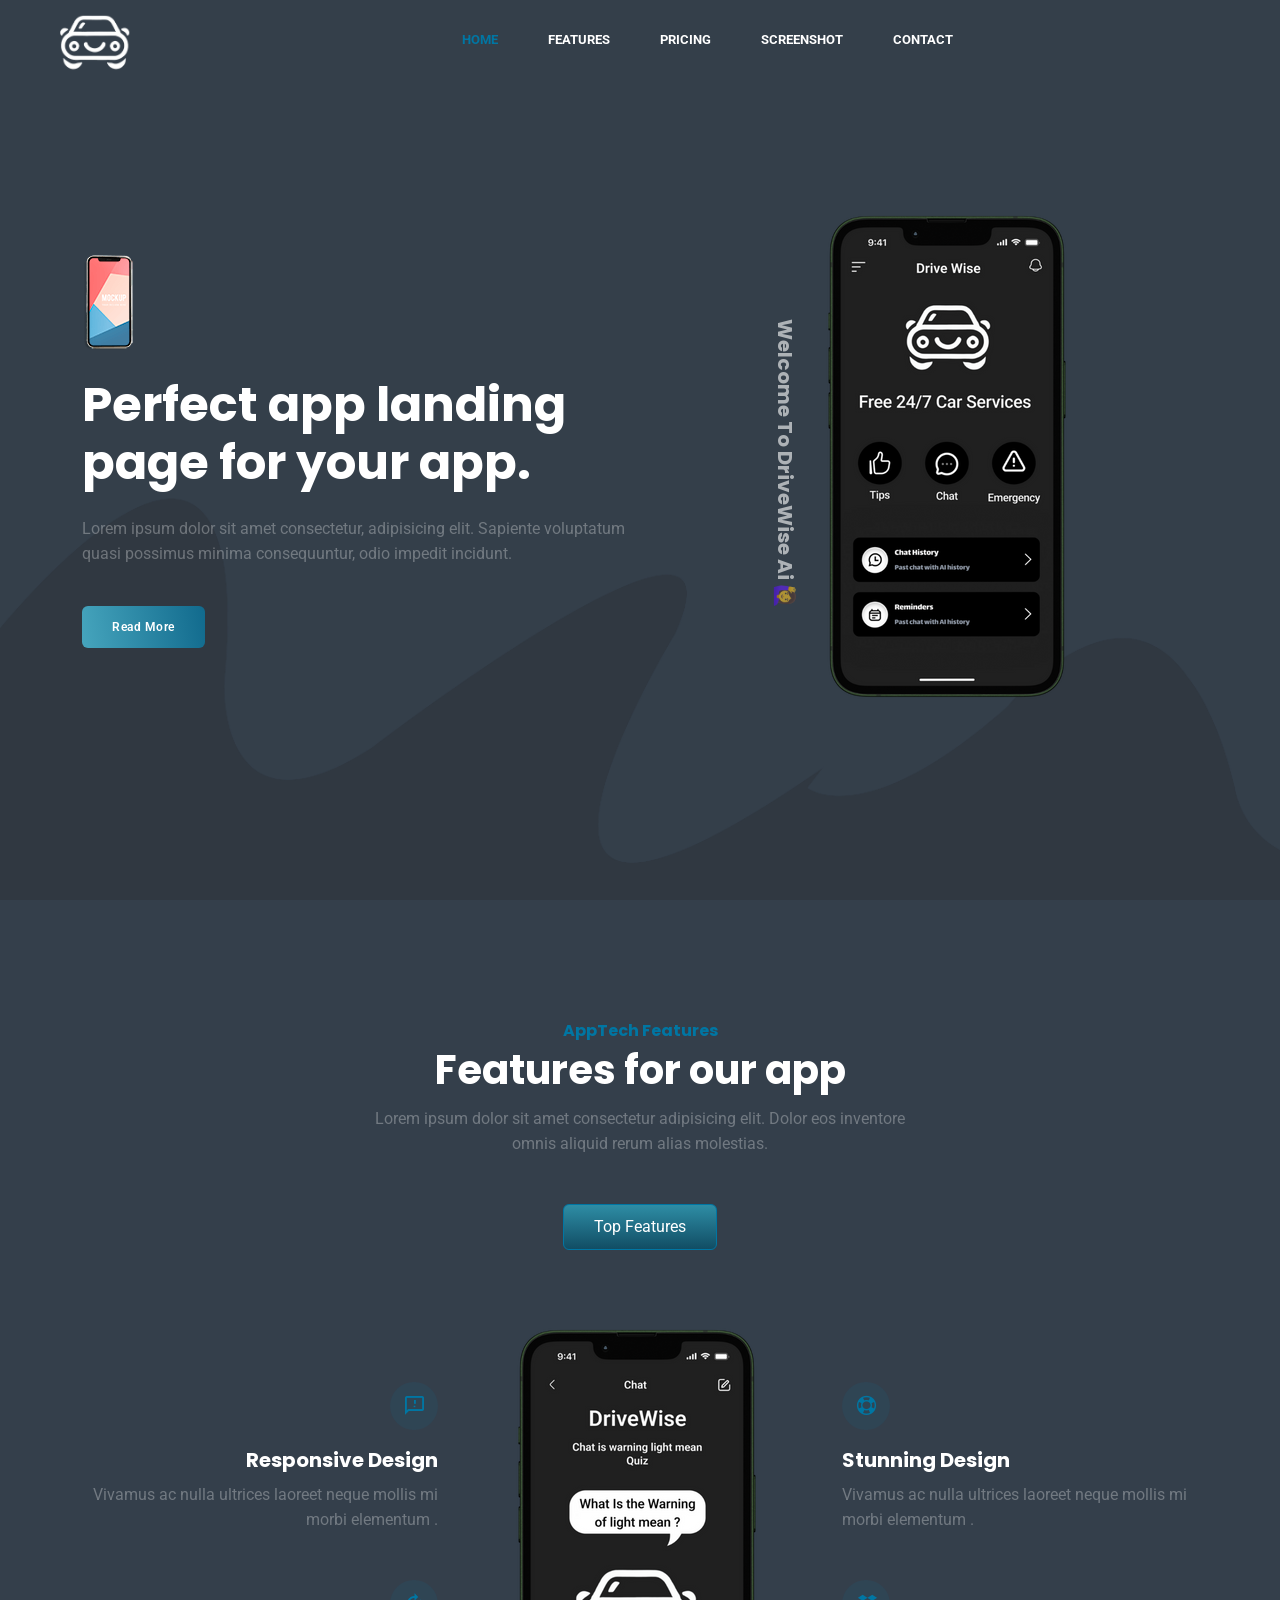
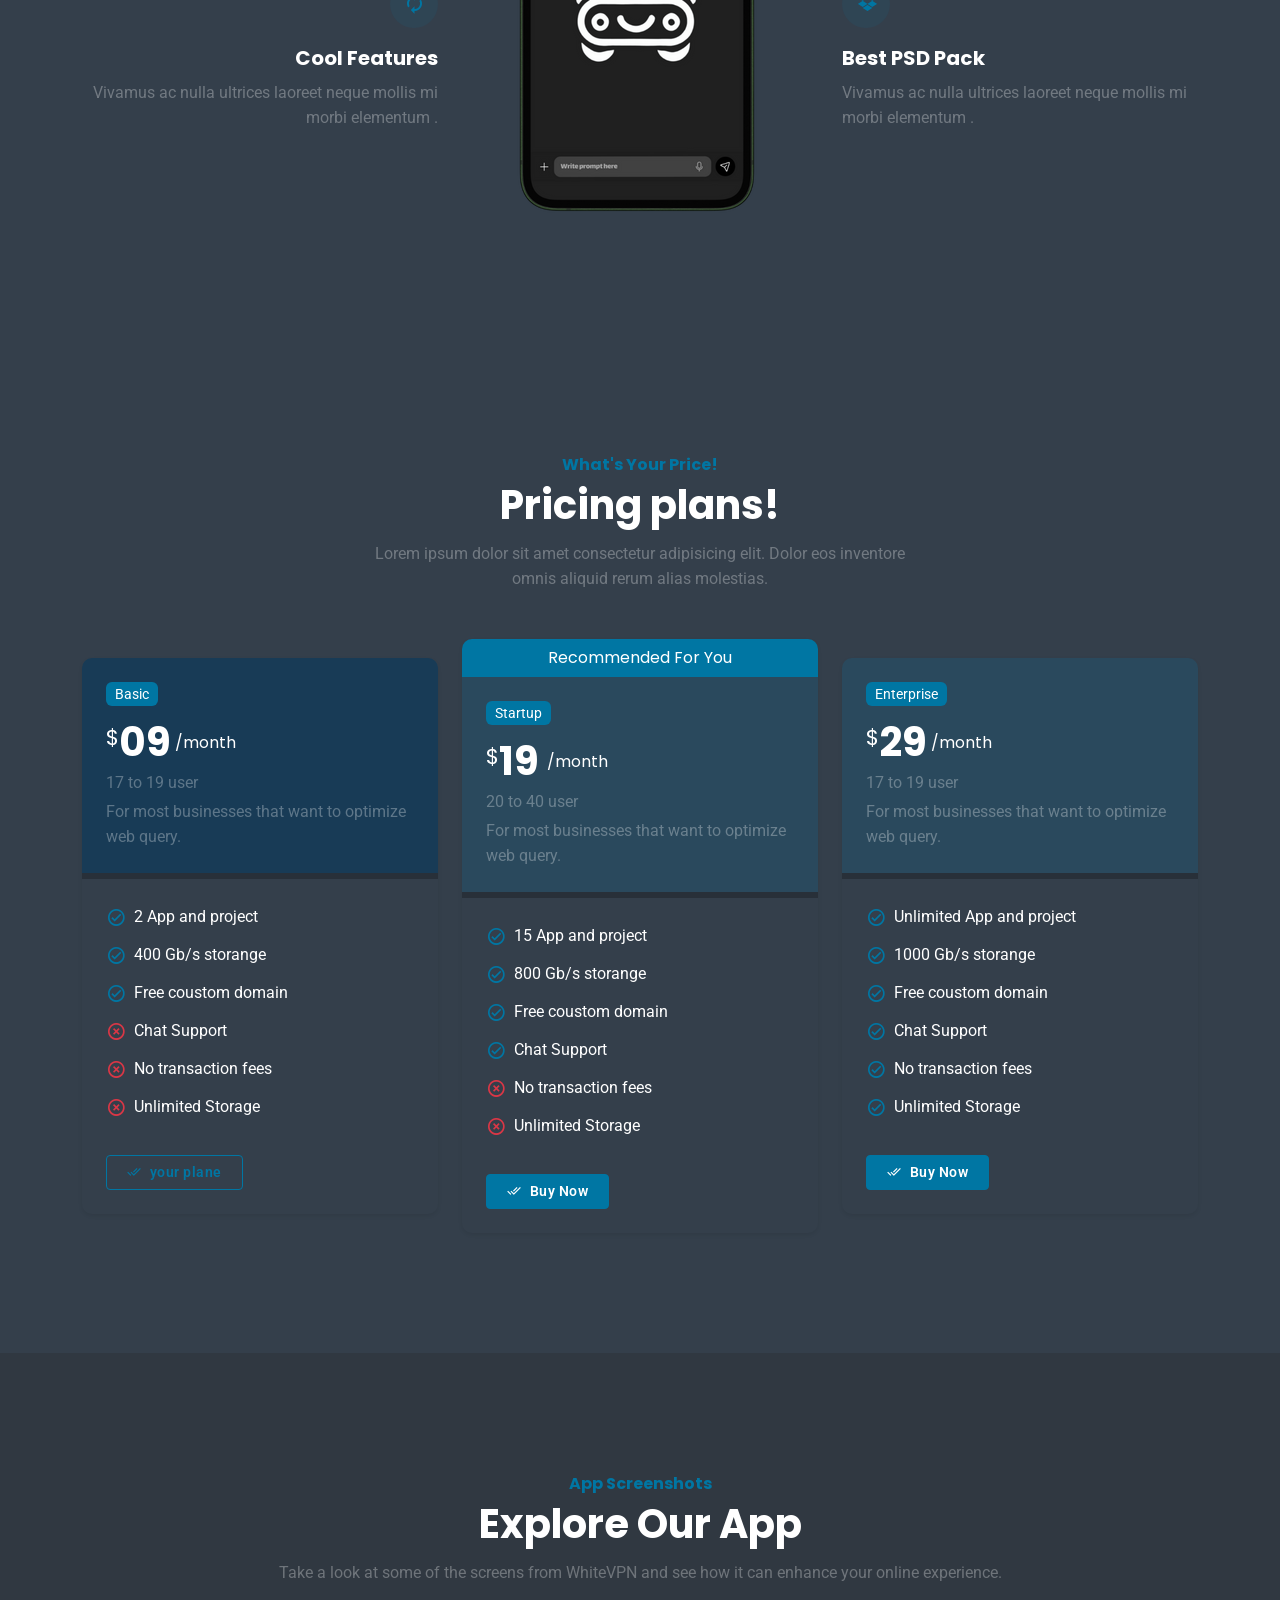
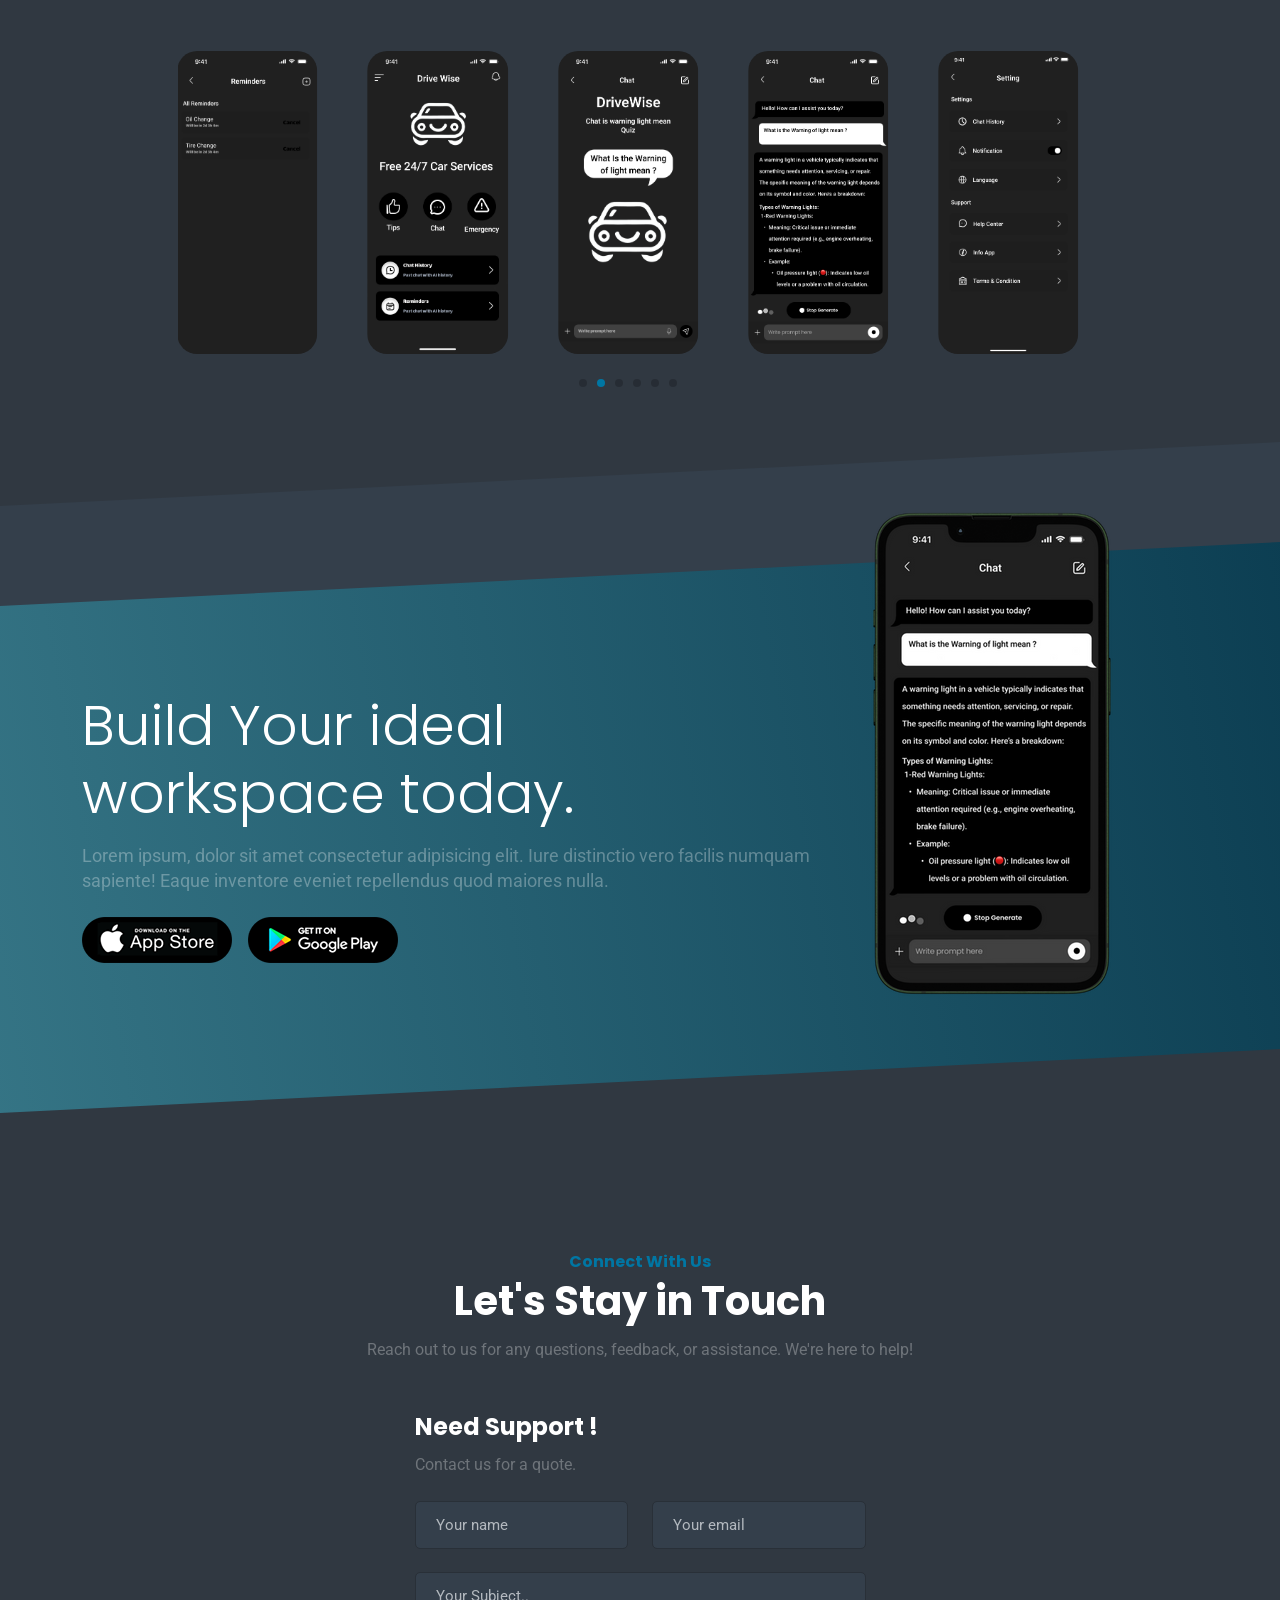
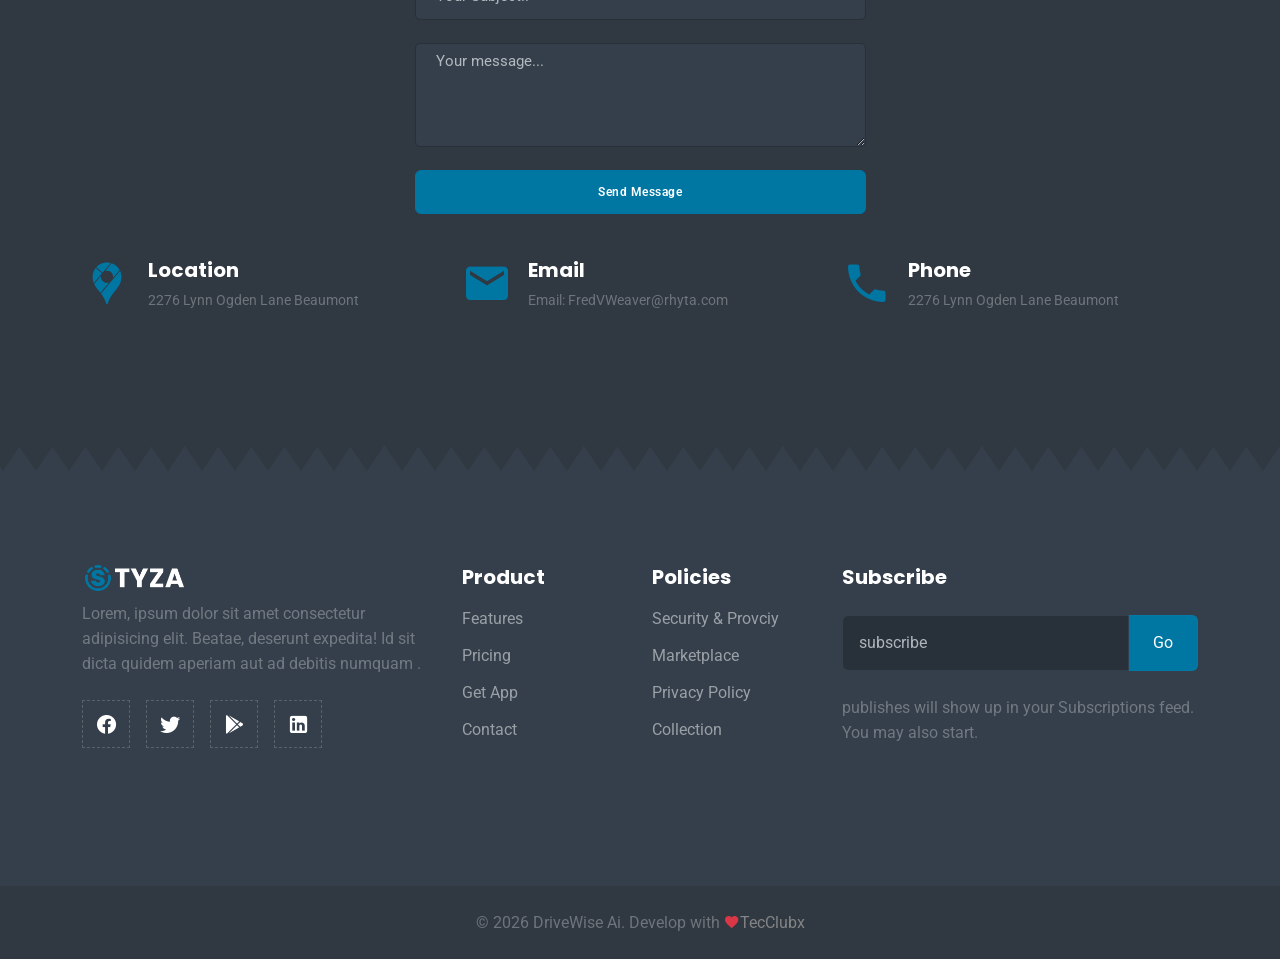
==== Styza_HTML_v1.2.0/HTML/index.html @ 3b651dec "done" ====
<!DOCTYPE html>
<html lang="en">

<head>
    <meta charset="utf-8" />
    <title>DriveWise Ai</title>
    <meta name="viewport" content="width=device-width, initial-scale=1.0">
    <meta name="description" content=" " />
    <meta name="keywords" content="" />
    <meta content="Themesdesign" name="author" />

    <link rel="shortcut icon" href="images/Favicon.png">

    <!-- Bootstrap css -->
    <link rel="stylesheet" href="css/bootstrap.min.css" type="text/css" id="bootstrap-style" />

    <!-- Material Icon Css -->
    <link rel="stylesheet" href="css/materialdesignicons.min.css" type="text/css" />

    <!-- Unicon Css -->
    <link rel="stylesheet" href="https://unicons.iconscout.com/release/v4.0.0/css/line.css" />

    <!-- Swiper Css -->
    <link rel="stylesheet" href="css/tiny-slider.css" type="text/css" />
    <link rel="stylesheet" href="css/swiper.min.css" type="text/css" />

    <!-- Custom Css -->
    <link rel="stylesheet" href="css/style.min.css" type="text/css" />

    <!-- colors -->
    <link href="css/colors/default.css" rel="stylesheet" type="text/css" id="color-opt" />

</head>

<body data-bs-spy="scroll" data-bs-target="#navbarCollapse" data-bs-theme="dark">
    <!-- START  NAVBAR -->
    <nav class="navbar navbar-expand-lg fixed-top navbar-custom sticky sticky-light" id="navbar">
        <div class="container-fluid">

            <!-- LOGO -->
            <a class="navbar-brand logo text-uppercase ms-5" href="">
                <img src="images/DriveWise.png" class="logo-light" alt="" height="70">

            </a>

            <button class="navbar-toggler" type="button" data-bs-toggle="collapse" data-bs-target="#navbarCollapse"
                aria-controls="navbarCollapse" aria-expanded="false" aria-label="Toggle navigation">
                <span class="mdi mdi-menu"></span>
            </button>

            <div class="collapse navbar-collapse" id="navbarCollapse">
                <ul class="navbar-nav ms-auto" id="navbar-navlist">
                    <li class="nav-item">
                        <a class="nav-link" href="#home">Home</a>
                    </li>

                    <li class="nav-item">
                        <a class="nav-link" href="#features">Features</a>
                    </li>
                    <li class="nav-item">
                        <a class="nav-link" href="#pricing">Pricing</a>
                    </li>
                    <li class="nav-item">
                        <a class="nav-link" href="#app">ScreenShot</a>
                    </li>
                    <li class="nav-item">
                        <a class="nav-link" href="#contact">Contact</a>
                    </li>

                </ul>
                <div class="ms-auto">
                </div>
            </div>
        </div>
    </nav>
    <!-- END NAVBAR -->



    <!-- home section -->
    <section class="home bg-light" id="home">
        <!-- start container -->
        <div class="container">
            <!-- start row -->
            <div class="row align-items-center">
                <div class="col-lg-6">
                    <img src="images/baby-phone.png" alt="" class="img-fluid mb-4 smallphone-image">
                    <h1 class="display-5 fw-bold">Perfect app landing page for your app.</h1>
                    <p class="mt-4 text-muted">Lorem ipsum dolor sit amet consectetur, adipisicing elit. Sapiente
                        voluptatum quasi possimus minima consequuntur, odio impedit incidunt.</p>
                    <button class="btn bg-gradiant mt-4">Read More</button>
                </div>



                <div class="col-lg-5 offset-md-1 ">
                    <img src="images/Mock-1.png" alt="" class="img-fluid" style="margin-left: 50px;">
                    <div class="up-botton-text d-flex align-items-center d-none d-md-block">
                        <h5>Welcome To DriveWise Ai 🙋‍♀️</h5>
                    </div>
                </div>
            </div>
            <!-- end row -->
        </div>
        <!-- end container -->

        <div class="background-line"></div>
    </section>
    <!-- end home section -->



    <!-- service section -->
    <!-- <section class="section service bg-light" id="service">
        <div class="container">
            <div class="row justify-content-center">
                <div class="col-lg-6">
                    <div class="title text-center mb-5">
                        <h6 class="mb-0 fw-bold text-primary">What We Do?</h6>
                        <h2 class="f-40">How can help you!</h2>
                        <div class="border-phone">
                            <p class="text-muted">Lorem ipsum dolor sit amet consectetur adipisicing elit. Dolor eos
                                inventore omnis aliquid rerum alias molestias.</p>

                        </div>
                    </div>
                </div>
            </div>

            <div class="row justify-content-between">
                <div class="col-lg-4">
                    <div class="service-box text-center">
                        <div class="service-icon p-4"
                            style="background-image: url(./images/service/bomb.png); background-repeat: no-repeat; background-position: center;">
                            <i class="mdi mdi-security text-gradiant f-30"></i>
                        </div>

                        <div class="service-content mt-4">
                            <a href="">
                                <h5 class="fw-bold">Fully Secured</h5>
                            </a>
                            <p class="text-muted">Lorem ipsum dolor sit amet, adipiscing elit. Phasellus hendrerit.
                                Pellentesque aliquet nibh nec urna.</p>
                        </div>
                    </div>
                </div>

                <div class="col-lg-4 pt-4 pt-lg-0">
                    <div class="service-box text-center shadow">
                        <div class="service-icon p-4"
                            style="background-image: url(./images/service/bomb.png); background-repeat: no-repeat; background-position: center;">
                            <i class="mdi mdi-lightbulb-on text-gradiant f-30"></i>
                        </div>

                        <div class="service-content mt-4">
                            <a href="">
                                <h5 class="fw-bold">Creative Idea</h5>
                            </a>
                            <p class="text-muted">Lorem ipsum dolor sit amet, adipiscing elit. Phasellus hendrerit.
                                Pellentesque aliquet nibh nec urna.</p>
                        </div>
                    </div>
                </div>

                <div class="col-lg-4 pt-4 pt-lg-0">
                    <div class="service-box text-center">
                        <div class="service-icon p-4"
                            style="background-image: url(./images/service/bomb.png); background-repeat: no-repeat; background-position: center;">
                            <i class="mdi mdi-google-nearby text-gradiant f-30"></i>
                        </div>

                        <div class="service-content mt-4">
                            <a href="">
                                <h5 class="fw-bold">Deasign & Brading</h5>
                            </a>
                            <p class="text-muted">Lorem ipsum dolor sit amet, adipiscing elit. Phasellus hendrerit.
                                Pellentesque aliquet nibh nec urna.</p>
                        </div>
                    </div>
                </div>
            </div>
        </div>
    </section> -->
    <!-- end section -->


    <!-- start features -->
    <div class="section features" id="features">
        <!-- start container -->
        <div class="container">
            <div class="row justify-content-center">
                <div class="col-lg-6">
                    <div class="title text-center mb-5">
                        <h6 class="mb-0 fw-bold text-primary">AppTech Features</h6>
                        <h2 class="f-40">Features for our app </h2>
                        <p class="text-muted">Lorem ipsum dolor sit amet consectetur adipisicing elit. Dolor eos
                            inventore omnis aliquid rerum alias molestias.</p>
                    </div>
                </div>
            </div>

            <div class="row justify-content-center">


                <div class="col-lg-12">
                    <ul class="nav nav-pills justify-content-center" id="pills-tab" role="tablist">
                        <li class="nav-item mb-3" role="presentation">
                            <button class="nav-link active" id="pills-home-tab" data-bs-toggle="pill"
                                data-bs-target="#pills-home" type="button" role="tab" aria-controls="pills-home"
                                aria-selected="true">Top Features</button>
                        </li>
                    </ul>
                    <div class="tab-content mt-5" id="pills-tabContent">
                        <div class="tab-pane fade show active" id="pills-home" role="tabpanel"
                            aria-labelledby="pills-home-tab">
                            <div class="row align-items-center">
                                <div class="col-lg-4 order-2 order-lg-first">
                                    <div class="features-item text-start text-lg-end">
                                        <div class="icon avatar-sm text-center ms-lg-auto rounded-circle">
                                            <i class="mdi mdi-message-alert-outline f-24"></i>
                                        </div>
                                        <div class="content mt-3">
                                            <h5>Responsive Design</h5>
                                            <p>Vivamus ac nulla ultrices laoreet neque mollis mi morbi elementum .</p>
                                        </div>
                                    </div>

                                    <div class="features-item text-start text-lg-end mt-5">
                                        <div class="icon avatar-sm text-center ms-lg-auto rounded-circle">
                                            <i class="mdi mdi-autorenew f-24"></i>
                                        </div>
                                        <div class="content mt-3">
                                            <h5>Cool Features</h5>
                                            <p>Vivamus ac nulla ultrices laoreet neque mollis mi morbi elementum .</p>
                                        </div>
                                    </div>

                                </div>
                                <div class="col-lg-4">
                                    <img src="images/Mock-2.png" alt="" class="img-fluid" style="margin-left: 25px;">
                                </div>
                                <div class="col-lg-4 order-last">
                                    <div class="features-item">
                                        <div class="icon avatar-sm text-center rounded-circle">
                                            <i class="mdi mdi-lifebuoy f-24"></i>
                                        </div>
                                        <div class="content mt-3">
                                            <h5>Stunning Design</h5>
                                            <p>Vivamus ac nulla ultrices laoreet neque mollis mi morbi elementum .</p>
                                        </div>
                                    </div>

                                    <div class="features-item mt-5">
                                        <div class="icon avatar-sm text-center rounded-circle">
                                            <i class="mdi mdi-dropbox f-24"></i>
                                        </div>
                                        <div class="content mt-3">
                                            <h5>Best PSD Pack</h5>
                                            <p>Vivamus ac nulla ultrices laoreet neque mollis mi morbi elementum .</p>
                                        </div>
                                    </div>


                                </div>
                            </div>
                        </div>
                        <div class="tab-pane fade" id="pills-profile" role="tabpanel"
                            aria-labelledby="pills-profile-tab">

                            <div class="row align-items-center">
                                <div class="col-lg-6">
                                    <img src="images/features/phone2.png" alt="" class="img-fluid">
                                </div>

                                <div class="col-lg-6">
                                    <h2 class="mb-4">Smart Features</h2>

                                    <div class="row">
                                        <div class="col-lg-6">
                                            <div class="features-box mt-4">
                                                <div class="d-flex">
                                                    <div class="icon">
                                                        <i class="mdi mdi-check-circle f-20 me-2"></i>
                                                    </div>
                                                    <div class="heading">
                                                        <h6 class="mt-1">Fast Messaging</h6>
                                                        <p class="text-muted">Soluta velit sint, esse quis tempora
                                                            impedit corrupti in recusandae tenetur dignissimos
                                                            voluptates..</p>
                                                    </div>
                                                </div>
                                            </div>
                                            <div class="features-box mt-4">
                                                <div class="d-flex">
                                                    <div class="icon">
                                                        <i class="mdi mdi-check-circle f-20 me-2"></i>
                                                    </div>
                                                    <div class="heading">
                                                        <h6 class="mt-1">User Freindly</h6>
                                                        <p class="text-muted">Amet repudiandae illo quasi enim iusto
                                                            corporis ratione? Laudantium reprehenderit sint provident.
                                                        </p>
                                                    </div>
                                                </div>
                                            </div>
                                        </div>
                                        <div class="col-lg-6">
                                            <div class="features-box mt-4">
                                                <div class="d-flex">
                                                    <div class="icon">
                                                        <i class="mdi mdi-check-circle f-20 me-2"></i>
                                                    </div>
                                                    <div class="heading">
                                                        <h6 class="mt-1">Minimal Interface</h6>
                                                        <p class="text-muted">Repellat ad in autem, odio quos ex eum
                                                            recusandae cupiditate assumenda nihil incidunt dolorem qui
                                                            soluta.</p>
                                                    </div>
                                                </div>
                                            </div>
                                            <div class="features-box mt-4">
                                                <div class="d-flex">
                                                    <div class="icon">
                                                        <i class="mdi mdi-check-circle f-20 me-2"></i>
                                                    </div>
                                                    <div class="heading">
                                                        <h6 class="mt-1">Notification</h6>
                                                        <p class="text-muted">Ipsam nisi quam velit maxime corrupti ut
                                                            quos, ad eum laudantium voluptatibus, facilis numquam
                                                            repellendus.</p>
                                                    </div>
                                                </div>
                                            </div>
                                        </div>
                                    </div>
                                </div>
                            </div>
                        </div>

                    </div>
                </div>
            </div>
        </div>
        <!-- end container -->
    </div>
    <!-- end features -->


    <!-- pricing section -->
    <section class="section pricing" id="pricing">
        <div class="container">
            <div class="row justify-content-center">
                <div class="col-lg-6">
                    <div class="title text-center mb-5">
                        <h6 class="mb-0 fw-bold text-primary">What's Your Price!</h6>
                        <h2 class="f-40">Pricing plans!</h2>
                        <p class="text-muted">Lorem ipsum dolor sit amet consectetur adipisicing elit. Dolor eos
                            inventore omnis aliquid rerum alias molestias.</p>

                    </div>
                </div>
            </div>

            <div class="row align-items-center">
                <div class="col-lg-4">
                    <div class="price-item shadow-sm overflow-hidden">
                        <div class="price-up-box active p-4">
                            <div class="badge bg-primary fw-normal f-14">Basic</div>
                            <div class="price-tag mt-2">
                                <h2 class="text-white mb-0 f-40"><sup class="f-22 fw-normal">$</sup>09<sup
                                        class="f-16 fw-normal"> /month</sup></h2>
                            </div>
                            <p class="text-white-50 mb-1">17 to 19 user</p>
                            <p class="text-white-50 mb-0">For most businesses that want to optimize web query.</p>
                        </div>
                        <div class="border border-3"></div>

                        <div class="price-down-box p-4">
                            <ul class="list-unstyled ">
                                <li><i class="mdi mdi-check-circle-outline f-20 align-middle me-2 text-primary"></i>2
                                    App and
                                    project</li>
                                <li class="mt-2"><i
                                        class="mdi mdi-check-circle-outline f-20 align-middle me-2 text-primary"></i>400
                                    Gb/s
                                    storange</li>
                                <li class="mt-2"><i
                                        class="mdi mdi-check-circle-outline f-20 align-middle me-2 text-primary"></i>Free
                                    coustom domain
                                </li>
                                <li class="mt-2"><i
                                        class="mdi mdi-close-circle-outline f-20 align-middle me-2 text-danger"></i>Chat
                                    Support
                                </li>
                                <li class="mt-2"><i
                                        class="mdi mdi-close-circle-outline f-20 align-middle me-2 text-danger"></i>No
                                    transaction fees
                                </li>
                                <li class="mt-2"><i
                                        class="mdi mdi-close-circle-outline f-20 align-middle me-2 text-danger"></i>Unlimited
                                    Storage
                                </li>

                            </ul>
                            <a href="" class="btn btn-sm text-primary mt-3"><i class="mdi mdi-check-all me-2"></i>your
                                plane</a>
                        </div>
                    </div>
                </div>
                <div class="col-lg-4 ">
                    <div class="price-item shadow-sm overflow-hidden mt-4 mt-lg-0">
                        <div class="topbar-header bg-primary py-2 text-center">
                            <h6 class="mb-0 text-white fw-normal">Recommended For You</h6>
                        </div>
                        <div class="price-up-box p-4">
                            <div class="badge bg-primary fw-normal f-14">Startup</div>
                            <div class="price-tag mt-2">
                                <h2 class="text-dark mb-0 f-40"><sup class="f-22 fw-normal">$</sup>19
                                    <sup class="f-16 fw-normal"> /month</sup>
                                </h2>
                            </div>
                            <p class="text-muted mb-1">20 to 40 user</p>
                            <p class="text-muted mb-0">For most businesses that want to optimize web query.</p>
                        </div>
                        <div class="border border-3"></div>

                        <div class="price-down-box p-4">
                            <ul class="list-unstyled ">
                                <li><i class="mdi mdi-check-circle-outline f-20 align-middle me-2 text-primary"></i>15
                                    App and
                                    project</li>
                                <li class="mt-2"><i
                                        class="mdi mdi-check-circle-outline f-20 align-middle me-2 text-primary"></i>800
                                    Gb/s
                                    storange</li>
                                <li class="mt-2"><i
                                        class="mdi mdi-check-circle-outline f-20 align-middle me-2 text-primary"></i>Free
                                    coustom domain
                                </li>
                                <li class="mt-2"><i
                                        class="mdi mdi-check-circle-outline f-20 align-middle me-2 text-primary"></i>Chat
                                    Support
                                </li>
                                <li class="mt-2"><i
                                        class="mdi mdi-close-circle-outline f-20 align-middle me-2 text-danger"></i>No
                                    transaction fees
                                </li>
                                <li class="mt-2"><i
                                        class="mdi  mdi-close-circle-outline f-20 align-middle me-2 text-danger"></i>Unlimited
                                    Storage
                                </li>
                            </ul>
                            <a href="" class="btn btn-sm btn-primary mt-3"><i class="mdi mdi-check-all me-2"></i>Buy
                                Now</a>
                        </div>
                    </div>
                </div>
                <div class="col-lg-4">
                    <div class="price-item shadow-sm overflow-hidden mt-4 mt-lg-0">
                        <div class="price-up-box p-4">
                            <div class="badge bg-primary fw-normal f-14">Enterprise</div>
                            <div class="price-tag mt-2">
                                <h2 class="text-dark mb-0 f-40"><sup class="f-22 fw-normal">$</sup>29<sup
                                        class="f-16 fw-normal"> /month</sup></h2>
                            </div>
                            <p class="text-muted mb-1">17 to 19 user</p>
                            <p class="text-muted mb-0">For most businesses that want to optimize web query.</p>
                        </div>
                        <div class="border border-3"></div>

                        <div class="price-down-box p-4">
                            <ul class="list-unstyled ">
                                <li><i
                                        class="mdi mdi-check-circle-outline f-20 align-middle me-2 text-primary"></i>Unlimited
                                    App and
                                    project</li>
                                <li class="mt-2"><i
                                        class="mdi mdi-check-circle-outline f-20 align-middle me-2 text-primary"></i>1000
                                    Gb/s
                                    storange</li>
                                <li class="mt-2"><i
                                        class="mdi mdi-check-circle-outline f-20 align-middle me-2 text-primary"></i>Free
                                    coustom domain
                                </li>
                                <li class="mt-2"><i
                                        class="mdi mdi-check-circle-outline f-20 align-middle me-2 text-primary"></i>Chat
                                    Support
                                </li>
                                <li class="mt-2"><i
                                        class="mdi mdi-check-circle-outline f-20 align-middle me-2 text-primary"></i>No
                                    transaction fees
                                </li>
                                <li class="mt-2"><i
                                        class="mdi mdi-check-circle-outline f-20 align-middle me-2 text-primary"></i>Unlimited
                                    Storage
                                </li>
                            </ul>
                            <a href="" class="btn btn-sm btn-primary mt-3"><i class="mdi mdi-check-all me-2"></i>Buy
                                Now</a>
                        </div>
                    </div>
                </div>
            </div>
        </div>
    </section>
    <!-- end pricing -->



    <!-- slider section -->
    <section class="section app-slider bg-light" id="app">
        <!-- start container -->
        <div class="container">
            <div class="row justify-content-center">
                <div class="col-lg-8">
                    <div class="title text-center mb-5">
                        <h6 class="mb-0 fw-bold text-primary">App Screenshots</h6>
                        <h2 class="f-40">Explore Our App</h2>
                        <p class="text-muted">Take a look at some of the screens from WhiteVPN and see how it can
                            enhance your online experience.</p>
                    </div>
                </div>
            </div>

            <div class="testi-slider m-auto" id="testi-slider">

                <div class="row">
                    <div class="col-lg-12">
                        <div class="swiper-container">
                            <div class="swiper-wrapper">

                                <div class="swiper-slide border-radius">
                                    <img src="images/Home.png" alt="" class="img-wd img-fluid">
                                </div>
                                <div class="swiper-slide border-radius">
                                    <img src="images/Chat.png" alt="" class="img-wd img-fluid">
                                </div>
                                <div class="swiper-slide border-radius">
                                    <img src="images/Chat-1.png" alt="" class="img-wd img-fluid">
                                </div>
                                <div class="swiper-slide border-radius">
                                    <img src="images/Account.png" alt="" class="img-wd img-fluid">
                                </div>
                                <div class="swiper-slide border-radius">
                                    <img src="images/History.png" alt="" class="img-wd img-fluid">
                                </div>
                                <div class="swiper-slide border-radius">
                                    <img src="images/Reminders.png" alt="" class="img-wd img-fluid">
                                </div>
                            </div>


                            <!-- navigation buttons -->
                            <div class="swiper-pagination"></div>
                        </div>
                    </div>
                </div>
            </div>
            <!-- end container -->
        </div>
    </section>
    <!-- end section -->

    <!-- cta section -->
    <section class="section cta" id="cta">

        <div class="bg-overlay-gradiant"></div>
        <!-- start container -->
        <div class="container position-relative">
            <div class="row">
                <div class="col-lg-8">
                    <div class="py-5">
                        <h1 class="display-4 text-white">Build Your ideal workspace today.</h1>
                        <p class="text-white-50 mt-3 f-18">Lorem ipsum, dolor sit amet consectetur adipisicing elit.
                            Iure distinctio vero facilis numquam sapiente! Eaque inventore eveniet repellendus quod
                            maiores nulla.</p>
                        <div class="d-flex mt-4 ">
                            <div class="app-store">
                                <a href=""><img src="images/img-appstore.png" alt="" class="img-fluid"></a>
                            </div>
                            <div class="googleplay">
                                <a href=""><img src="images/img-googleplay.png " alt="" class="img-fluid ms-3"></a>
                            </div>
                        </div>
                    </div>
                </div>
                <div class="col-lg-4 mt-4">
                    <div class="cta-phone-image">
                        <img src="images/Mock-3.png" alt="" class=" img-fluid">
                    </div>
                </div>
            </div>
        </div>
        <!-- end container -->
    </section>
    <!-- end section -->

    <!-- contact section -->
    <section class="section contact overflow-hidden" id="contact">
        <!-- start container -->
        <div class="container">
            <div class="row justify-content-center ">
                <div class="col-lg-6">
                    <div class="title text-center mb-5">
                        <h6 class="mb-0 fw-bold text-primary">Connect With Us</h6>
                        <h2 class="f-40">Let's Stay in Touch</h2>
                        <p class="text-muted">Reach out to us for any questions, feedback, or assistance. We're here to
                            help!</p>
                    </div>

                </div>
            </div>
            <div class="row align-items-center justify-content-center">
                <div class="col-lg-5">
                    <div class="contact-box contact-b" style="background: transparent;">
                        <div class="mb-4">
                            <h4 class="">Need Support !</h4>
                            <p class="">Contact us for a quote.</p>
                        </div>
                        <div class="custom-form mt-4 ">
                            <form method="post" id="contactForm">
                                <p id="error-msg" style="opacity: 1; display: none;" class="alert alert-warning"></p>
                                <div id="simple-msg" style="display: none;" class="alert alert-success"></div>
                                <div class="row">
                                    <div class="col-lg-6">
                                        <div class="form-group">
                                            <input name="name" id="name" type="text" class="form-control contact-form"
                                                placeholder="Your name">
                                        </div>
                                    </div>
                                    <div class="col-lg-6">
                                        <div class="form-group">
                                            <input name="email" id="email" type="email"
                                                class="form-control contact-form" placeholder="Your email">
                                        </div>
                                    </div>
                                </div>
                                <div class="row">
                                    <div class="col-lg-12">
                                        <div class="form-group mt-2">
                                            <input type="text" name="subject" class="form-control contact-form"
                                                id="subject" placeholder="Your Subject..">
                                        </div>
                                    </div>
                                </div>
                                <div class="row">
                                    <div class="col-lg-12">
                                        <div class="form-group mt-2">
                                            <textarea name="comments" id="comments" rows="4"
                                                class="form-control contact-form h-auto"
                                                placeholder="Your message..."></textarea>
                                        </div>
                                    </div>
                                </div>
                                <div class="row my-2">
                                    <div class="col-lg-12 d-grid">
                                        <input type="submit" id="submit" name="sendcontact"
                                            class="submitBnt btn btn-rounded btn-primary" value="Send Message">
                                    </div>
                                </div>
                            </form>
                        </div>
                    </div>
                </div>
            </div>
            <div class="row mt-4">
                <div class="col-md-4">
                    <div class="d-flex align-items-center">
                        <div class="flex-shrink-0">
                            <i class="mdi mdi-google-maps f-50 text-primary"></i>
                        </div>
                        <div class="flex-grow-1 ms-3">
                            <h5 class="mb-1">Location</h5>
                            <p class="f-14 mb-0 text-muted">2276 Lynn Ogden Lane Beaumont</p>
                        </div>
                    </div>
                </div>
                <div class="col-md-4">
                    <div class="d-flex align-items-center mt-4 mt-lg-0">
                        <div class="flex-shrink-0">
                            <i class="mdi mdi-email f-50 text-primary"></i>
                        </div>
                        <div class="flex-grow-1 ms-3">
                            <h5 class="mb-1">Email</h5>
                            <p class="f-14 mb-0 text-muted">Email: FredVWeaver@rhyta.com</p>
                        </div>
                    </div>
                </div>
                <div class="col-md-4">
                    <div class="d-flex align-items-center mt-4 mt-lg-0">
                        <div class="flex-shrink-0">
                            <i class="mdi mdi-phone f-50 text-primary"></i>
                        </div>
                        <div class="flex-grow-1 ms-3">
                            <h5 class="mb-1">Phone</h5>
                            <p class="f-14 mb-0 text-muted">2276 Lynn Ogden Lane Beaumont</p>
                        </div>
                    </div>
                </div>
            </div>
        </div>
        <!-- end container -->
    </section>
    <!-- end section -->

    <!-- footer section -->
    <section class=" section footer bg-dark overflow-hidden">
        <div class="bg-arrow">

        </div>
        <!-- container -->
        <div class="container">
            <div class="row ">
                <div class="col-lg-4">
                    <a class="navbar-brand logo text-uppercase" href="index-1.html">
                        <img src="images/logo-footer.png" class="logo-light" alt="" height="30">
                    </a>
                    <p class="text-white-50 mt-2 mb-0">Lorem, ipsum dolor sit amet consectetur adipisicing elit. Beatae,
                        deserunt expedita! Id sit dicta quidem aperiam aut ad debitis numquam .</p>

                    <div class="footer-icon mt-4">
                        <div class=" d-flex align-items-center">
                            <a href="" class="me-2 avatar-sm text-center" data-bs-toggle="tooltip"
                                data-bs-placement="top" data-bs-title="Facebook">
                                <i class="mdi mdi-facebook f-24 align-middle text-primary"></i>
                            </a>
                            <a href="" class="mx-2 avatar-sm text-center" data-bs-toggle="tooltip"
                                data-bs-placement="top" data-bs-title="Twitter">
                                <i class="mdi mdi-twitter f-24 align-middle text-primary"></i>
                            </a>
                            <a href="" class="mx-2 avatar-sm text-center" data-bs-toggle="tooltip"
                                data-bs-placement="top" data-bs-title="Googleplay">
                                <i class="mdi mdi-google-play f-24 align-middle text-primary"></i>
                            </a>
                            <a href="" class="mx-2 avatar-sm text-center" data-bs-toggle="tooltip"
                                data-bs-placement="top" data-bs-title="Linkedin">
                                <i class="mdi mdi-linkedin f-24 align-middle text-primary"></i>
                            </a>
                        </div>

                    </div>
                </div>

                <div class="col-lg-2">
                    <div class="text-start mt-4 mt-lg-0">
                        <h5 class="text-white fw-bold">Product</h5>
                        <ul class="footer-item list-unstyled footer-link mt-3">
                            <li><a href="">Features</a></li>
                            <li><a href="">Pricing</a></li>
                            <li><a href="">Get App</a></li>
                            <li><a href="">Contact</a></li>
                        </ul>
                    </div>
                </div>

                <div class="col-lg-2 ">
                    <div class="text-start">
                        <h5 class="text-white fw-bold">Policies</h5>
                        <ul class="footer-item list-unstyled footer-link mt-3">
                            <li><a href="">Security & Provciy</a></li>
                            <li><a href="">Marketplace</a></li>
                            <li><a href="privcy policy.html">Privacy Policy</a></li>
                            <li><a href="">Collection</a></li>
                        </ul>
                    </div>
                </div>

                <div class="col-lg-4">
                    <h5 class="text-white">Subscribe</h5>
                    <div class="input-group my-4">
                        <input type="text" class="form-control p-3" placeholder="subscribe" aria-label="subscribe"
                            aria-describedby="basic-addon2">
                        <a href="" class="input-group-text bg-primary text-white px-4" id="basic-addon2">Go</a>
                    </div>
                    <p class="mb-0 text-white-50">publishes will show up in your Subscriptions feed. You may also start.
                    </p>
                </div>
            </div>
        </div>
        <!-- end container -->
    </section>

    <section class="bottom-footer py-4">
        <div class="container">
            <div class="row justify-content-center">
                <div class="col-lg-6">
                    <p class="mb-0 text-center text-muted">©
                        <script>document.write(new Date().getFullYear())</script> DriveWise Ai. Develop with <i
                            class="mdi mdi-heart text-danger"></i><a href="https://tecclubx.com/" target="_blank"
                            class="text-muted">TecClubx</a>
                    </p>
                </div>
            </div>
        </div>
    </section>
    <!-- end footer -->


    <!-- Style switcher -->
    <!-- <div class="style-switcher" id="style-switcher" onclick="toggleSwitcher()" style="left: -189px;">
        <div>
            <h6>Select your color</h6>
            <ul class="pattern list-unstyled mb-0">
                <li>
                    <a class="color1" href="javascript: void(0);" onclick="setColor('default')"></a>
                </li>
                <li>
                    <a class="color2" href="javascript: void(0);" onclick="setColor('blue')"></a>
                </li>
                <li>
                    <a class="color3" href="javascript: void(0);" onclick="setColor('warning')"></a>
                </li>
            </ul>
        </div>
        <div class="bottom">
            <a href="javascript: void(0);" class="settings rounded-end"><i class="uil uil-setting text-white"
                    style="display: inline; line-height: 46px;"></i></a>
        </div>
    </div> -->
    <!-- end switcher-->



    <!--Bootstrap Js-->
    <script src="js/bootstrap.bundle.min.js"></script>

    <!-- Slider Js -->
    <script src="js/tiny-slider.js"></script>
    <script src="js/swiper.min.js"></script>

    <!-- <script src="js/smooth-scroll.polyfills.min.js"></script> -->

    <!-- counter -->
    <!-- <script src="js/counter.init.js"></script> -->

    <!-- App Js -->
    <script src="js/app.js"></script>

    <script>
        var tooltipTriggerList = [].slice.call(document.querySelectorAll('[data-bs-toggle="tooltip"]'));
        var tooltipList = tooltipTriggerList.map(function (tooltipTriggerEl) {
            return new bootstrap.Tooltip(tooltipTriggerEl);
        })
    </script>

</body>

</html>
---- Styza_HTML_v1.2.0/HTML/css/style.min.css ----
@import"https://fonts.googleapis.com/css2?family=Poppins:wght@200;300;400;500;600;700;800&display=swap";@import"https://fonts.googleapis.com/css2?family=Roboto:wght@400;500;700;900&display=swap";#style-switcher{transition:all .4s;background:none repeat scroll 0 0 #f8f9fc;box-shadow:0px 4px 12px rgba(24,59,86,.07);left:-189px;position:fixed;top:35.5%;width:189px;z-index:999;padding:10px 5px}#style-switcher .settings{background:#343a40;color:#fff;font-size:20px;position:absolute;right:-45px;top:0;height:45px;width:45px;line-height:45px;text-align:center}ul.pattern{overflow:hidden;border-radius:0px}ul.pattern li{float:left;margin:2px}ul.pattern li a{display:block;height:35px;width:35px;border-radius:30px;margin:5px}ul.pattern .color1{background-color:#0076a3}ul.pattern .color2{background-color:#1f86ef}ul.pattern .color3{background-color:#ffb60b}@media only screen and (max-width: 375px){#style-switcher{display:none !important}}body[data-bs-theme=dark] .style-switcher h6{color:#fff !important}body[data-bs-theme=dark] .home{background-image:url(../images/dark-bg.png) !important}body[data-bs-theme=dark] .navbar .navbar-nav .nav-link.active{color:#0076a3 !important}@media(min-width: 200px)and (max-width: 1024px){.navbar-custom{margin-top:0px;padding:10px 0px !important;color:#fff !important;background:#fff}.navbar-custom .navbar-nav{margin-left:0px}.navbar-custom .navbar-nav li.active{border-color:rgba(0,0,0,0)}.navbar-custom .navbar-nav li a{transition:all .4s;margin:6px;color:#183b56;padding:6px 0}.navbar-custom>.container{width:90%}.home-title{font-size:36px}.navbar-white .navbar-toggler{color:#183b56 !important}.navbar-custom .navbar-nav li.active a,.navbar-custom .navbar-nav li a:hover,.navbar-custom .navbar-nav li a:active{color:#0076a3 !important}.navbar-toggler{font-size:24px;margin-top:0px;margin-bottom:0px}.navbar-toggler:focus{box-shadow:none}.carousel-indicators{right:0}.logo .logo-light{display:none}.logo .logo-dark{display:inline-block}}@media(min-width: 1200px){.container{max-width:1140px !important}}@media(max-width: 992px){.home,.home-2,.home-4,.home-5,.home-6{padding:150px 0 50px 0 !important}}@media(max-width: 1600px){.request-image img{display:none !important}}@media(max-width: 768px){.PageBackToWork-heading-itText{display:inline-block;font-size:50px}}@media only screen and (min-width: 1600px){.container-fluid{padding-right:150px;padding-left:150px}}.navbar{transition:all .5s ease;padding:0;background-color:rgba(0,0,0,0) !important}.navbar .logo .logo-light{display:none}.navbar .logo .logo-dark{display:inline-block}.navbar .navbar-nav .nav-link{color:#183b56;font-size:13px;background-color:rgba(0,0,0,0);padding:28px 25px;text-transform:uppercase;transition:all .3s ease;position:relative;font-weight:700}.navbar .navbar-nav .nav-link:hover,.navbar .navbar-nav .nav-link:active,.navbar .navbar-nav .nav-link.active{color:#0076a3 !important}.navbar .navbar-brand{color:#0076a3;font-weight:600;font-size:26px}.navbar .navbar-brand span{color:#000;font-weight:800}.navbar .navbar-toggler{padding:0px;border:none;font-size:24px}.navbar .navbar-toggler:focus{box-shadow:none}.navbar .header-item{color:#183b56;transition:all .5s ease}@media(max-width: 992px){.navbar-nav .dropdown .dropdown-menu{border:none;box-shadow:none;margin-top:0}}@media(max-width: 576px){.dropdown{position:static}}.navbar-light .nav-item .nav-link{color:rgba(255,255,255,.5) !important}.navbar-light .nav-item .nav-link:hover,.navbar-light .nav-item .nav-link:focus,.navbar-light .nav-item .nav-link.active{color:#fff !important}.navbar-light .logo .logo-light{display:block}.navbar-light .logo .logo-dark{display:none}@media(max-width: 992px){.navbar-light .logo .logo-light{display:none}.navbar-light .logo .logo-dark{display:block}}.nav-sticky.navbar-light .nav-item .nav-link{color:#183b56 !important}.nav-sticky.navbar-light .nav-item .nav-link:hover,.nav-sticky.navbar-light .nav-item .nav-link:focus,.nav-sticky.navbar-light .nav-item .nav-link.active{color:#0076a3 !important}.nav-sticky.navbar-light .logo .logo-light{display:none !important}.nav-sticky.navbar-light .logo .logo-dark{display:block !important}.nav-sticky.navbar{background:#fff !important;margin-top:0px;box-shadow:0px 3px 10px 0px rgba(24,59,86,.2)}.nav-sticky .nav-item .nav-link{color:#183b56 !important}@media(min-width: 992px)and (max-width: 1200px){.navbar .navbar-nav .nav-link{padding:25px 15px}}@media(max-width: 992px){.navbar{padding:14px 0;background-color:#fff !important}.navbar .navbar-nav .nav-item .nav-link{padding:8px 15px;color:#183b56 !important}}body[data-bs-theme=dark] .navbar{background-color:rgba(0,0,0,0) !important}body[data-bs-theme=dark] .nav-sticky{background-color:#283039 !important}body[data-bs-theme=dark] .nav-sticky .nav-item .nav-link{color:#fff !important}body[data-bs-theme=dark] .nav-sticky.navbar-light .logo .logo-dark{display:none !important}body[data-bs-theme=dark] .nav-sticky.navbar-light .logo .logo-light{display:block !important}body[data-bs-theme=dark] .nav-sticky .navbar-toggler i,body[data-bs-theme=dark] .navbar .navbar-toggler i{font-size:24px;margin-top:0px;margin-bottom:0px;color:#fff !important}body[data-bs-theme=dark] .nav-sticky .navbar-nav .nav-link,body[data-bs-theme=dark] .navbar .navbar-nav .nav-link{color:#fff}body[data-bs-theme=dark] .nav-sticky .navbar-nav .nav-link:hover,body[data-bs-theme=dark] .nav-sticky .navbar-nav .nav-link.active,body[data-bs-theme=dark] .navbar .navbar-nav .nav-link:hover,body[data-bs-theme=dark] .navbar .navbar-nav .nav-link.active{color:#0076a3}body[data-bs-theme=dark] .nav-sticky .navbar-brand,body[data-bs-theme=dark] .navbar .navbar-brand{color:#0076a3;font-weight:600;font-size:26px}body[data-bs-theme=dark] .nav-sticky .navbar-brand span,body[data-bs-theme=dark] .navbar .navbar-brand span{color:#fff;font-weight:800}body[data-bs-theme=dark] .navbar-toggler{color:#fff !important}body[data-bs-theme=dark] .navbar-brand{color:#0076a3 !important}body[data-bs-theme=dark] .navbar-brand span{color:#fff !important}body[data-bs-theme=dark] .navbar-brand .logo-dark{display:none}body[data-bs-theme=dark] .navbar-brand .logo-light{display:inline-block}@media(max-width: 992px){body[data-bs-theme=dark] .navbar{background-color:#303841 !important}body[data-bs-theme=dark] .navbar .nav-item .nav-link{color:#fff !important}}@media(max-width: 992px){.navbar{padding:14px 0;background-color:#fff !important}.navbar-toggler i{color:#183b56}.navbar .dropdown .dropdown-menu .dropdown-item{padding:10px 30px}}.text-primary{color:#0076a3 !important}.bg-primary{background-color:#0076a3 !important}.text-secondary{color:#979795 !important}.bg-secondary{background-color:#979795 !important}.text-success{color:#1d9b7b !important}.bg-success{background-color:#1d9b7b !important}.text-info{color:#24bee6 !important}.bg-info{background-color:#24bee6 !important}.text-warning{color:#ffb60b !important}.bg-warning{background-color:#ffb60b !important}.text-danger{color:#da3746 !important}.bg-danger{background-color:#da3746 !important}.text-light{color:#f8f9fc !important}.bg-light{background-color:#f8f9fc !important}.text-dark{color:#183b56 !important}.bg-dark{background-color:#183b56 !important}.text-muted{color:#838485 !important}.bg-muted{background-color:#838485 !important}.text-white{color:#fff !important}.bg-white{background-color:#fff !important}.text-purple{color:#766df4 !important}.bg-purple{background-color:#766df4 !important}.text-blue{color:#1f86ef !important}.bg-blue{background-color:#1f86ef !important}.text-orange{color:#e46e2a !important}.bg-orange{background-color:#e46e2a !important}.text-white-70{color:rgba(255,255,255,.7) !important}.bg-white-70{background-color:rgba(255,255,255,.7) !important}.section{padding-top:120px;padding-bottom:120px;position:relative !important}.para-p{max-width:650px}@keyframes ani-bg{0%{transform:translateY(0px)}100%{transform:translateY(200px)}}.box-shadow{box-shadow:0px 3px 10px 0px rgba(24,59,86,.08)}hr{border-top:1px solid #838485;margin:0}.lh-1{letter-spacing:1px}.f-12{font-size:12px}.f-14{font-size:14px}.f-16{font-size:16px}.f-18{font-size:18px}.f-20{font-size:20px}.f-22{font-size:22px}.f-24{font-size:23px}.f-30{font-size:30px}.f-35{font-size:35px}.f-40{font-size:40px}.f-50{font-size:50px}.f-100{font-size:100px}.margin-top-120{margin-top:120px}.avatar-xs{height:2rem;width:2rem;line-height:2rem}.avatar-sm{height:3rem;width:3rem;line-height:3rem}.avatar-md{height:3.5rem;width:3.5rem;line-height:3.5rem}.avatar-lg{height:4.5rem;width:4.5rem}.avatar-xl{height:6rem;width:6rem}.avatar-xxl{height:8rem;width:8rem}.font-weight-500{font-weight:500}.font-weight-600{font-weight:600}.border-radius{border-radius:6px !important}.btn:hover,.btn:focus{box-shadow:none !important;border:1px solid}.text-gradiant{background:-webkit-linear-gradient(#0076a3, #3c91b3);-webkit-background-clip:text;-webkit-text-fill-color:rgba(0,0,0,0)}.bg-gradiant{background:linear-gradient(80deg, rgb(70, 165, 189) 0%, rgb(17, 106, 141) 100%);border:none !important;color:#fff !important}.bg-overlay{background-color:rgba(74,74,74,.7);position:absolute;top:0;right:0;left:0;bottom:0;width:100%;height:100%}.bg-overlay-gradiant{background:linear-gradient(80deg, rgb(55, 125, 143) 0%, rgb(10, 65, 87) 100%);position:absolute;top:0;right:0;left:0;bottom:0;width:100%;height:100%;opacity:.9}.text-shadow{text-shadow:1px 1px #fff}.modal .modal-dialog .btn-close{width:26px;height:26px;background-color:#fff;border-radius:5px;position:absolute;top:10px;right:10px;z-index:3;opacity:0;transition:all .3s ease-in-out}.modal .modal-dialog:hover .btn-close{opacity:.5}@media(max-width: 992px){.section{padding-top:80px;padding-bottom:80px;position:relative !important}}body{font-family:"Roboto",sans-serif;color:#183b56}body.modal-open{padding-right:0px !important}body.modal-open .navbar{padding-right:0px !important}h1,h2,h3,h4,h5,h6{font-family:"Poppins",sans-serif;font-weight:700;line-height:1.4}.btn,.btn:focus,button,button:focus{outline:none !important}a{text-decoration:none !important;outline:none}p{font-size:16px;line-height:25px}html{scroll-padding-top:110;scroll-behavior:smooth}.row>*{position:relative}@media(max-width: 768px){.navbar-custom{margin-top:0px;padding:10px 0px !important;background-color:#fff !important;box-shadow:0px 3px 10px 0px rgba(24,59,86,.08);color:#fff !important}.navbar-toggler i{font-size:24px;margin-top:0px;margin-bottom:0px;color:#183b56}.bg-home{height:auto}.nav-sticky.navbar-custom .navbar-nav li a{color:#fff !important}.nav-sticky .logo{color:#fff !important}.navbar-custom>.container{width:90%}.clients-img{display:none}}.btn{padding:12px 30px;font-size:12px;font-weight:600;letter-spacing:.5px;transition:all .5s;border:1px solid #0076a3;overflow:hidden;position:relative}.btn-sm{padding:6px 20px;font-size:14px}.bg-primary{background-color:#0076a3 !important}.bg-soft-primary{background-color:rgba(0,118,163,.2) !important}.text-primary{color:#0076a3 !important}.border-primary{border-color:#0076a3 !important}.icon-dual-primary{color:#0076a3;fill:rgba(0,118,163,.2)}.btn-primary{background:#0076a3 !important;color:#fff;border-color:#0076a3 !important;border:1px solid}.btn-primary:hover,.btn-primary:focus,.btn-primary:active,.btn-primary.active,.btn-primary.focus,.btn-primary:not(:disabled):not(.disabled):active,.btn-primary:not(:disabled):not(.disabled):active:focus,.btn-primary .open>.dropdown-toggle.btn-primary{background:#00678f;border-color:#00678f;box-shadow:none !important}.btn-outline-primary{color:#0076a3;border-color:#0076a3;border:1px solid}.btn-outline-primary:hover,.btn-outline-primary:focus,.btn-outline-primary:active,.btn-outline-primary.active,.btn-outline-primary.focus,.btn-outline-primary:not(:disabled):not(.disabled):active,.btn-outline-primary:not(:disabled):not(.disabled):active:focus,.btn-outline-primary .open>.dropdown-toggle.btn-primary{background:#0076a3;border-color:#0076a3;box-shadow:none !important}.bg-secondary{background-color:#979795 !important}.bg-soft-secondary{background-color:rgba(151,151,149,.2) !important}.text-secondary{color:#979795 !important}.border-secondary{border-color:#979795 !important}.icon-dual-secondary{color:#979795;fill:rgba(151,151,149,.2)}.btn-secondary{background:#979795 !important;color:#fff;border-color:#979795 !important;border:1px solid}.btn-secondary:hover,.btn-secondary:focus,.btn-secondary:active,.btn-secondary.active,.btn-secondary.focus,.btn-secondary:not(:disabled):not(.disabled):active,.btn-secondary:not(:disabled):not(.disabled):active:focus,.btn-secondary .open>.dropdown-toggle.btn-primary{background:#8d8d8b;border-color:#8d8d8b;box-shadow:none !important}.btn-outline-secondary{color:#979795;border-color:#979795;border:1px solid}.btn-outline-secondary:hover,.btn-outline-secondary:focus,.btn-outline-secondary:active,.btn-outline-secondary.active,.btn-outline-secondary.focus,.btn-outline-secondary:not(:disabled):not(.disabled):active,.btn-outline-secondary:not(:disabled):not(.disabled):active:focus,.btn-outline-secondary .open>.dropdown-toggle.btn-primary{background:#979795;border-color:#979795;box-shadow:none !important}.bg-success{background-color:#1d9b7b !important}.bg-soft-success{background-color:rgba(29,155,123,.2) !important}.text-success{color:#1d9b7b !important}.border-success{border-color:#1d9b7b !important}.icon-dual-success{color:#1d9b7b;fill:rgba(29,155,123,.2)}.btn-success{background:#1d9b7b !important;color:#fff;border-color:#1d9b7b !important;border:1px solid}.btn-success:hover,.btn-success:focus,.btn-success:active,.btn-success.active,.btn-success.focus,.btn-success:not(:disabled):not(.disabled):active,.btn-success:not(:disabled):not(.disabled):active:focus,.btn-success .open>.dropdown-toggle.btn-primary{background:#1a8a6d;border-color:#1a8a6d;box-shadow:none !important}.btn-outline-success{color:#1d9b7b;border-color:#1d9b7b;border:1px solid}.btn-outline-success:hover,.btn-outline-success:focus,.btn-outline-success:active,.btn-outline-success.active,.btn-outline-success.focus,.btn-outline-success:not(:disabled):not(.disabled):active,.btn-outline-success:not(:disabled):not(.disabled):active:focus,.btn-outline-success .open>.dropdown-toggle.btn-primary{background:#1d9b7b;border-color:#1d9b7b;box-shadow:none !important}.bg-info{background-color:#24bee6 !important}.bg-soft-info{background-color:rgba(36,190,230,.2) !important}.text-info{color:#24bee6 !important}.border-info{border-color:#24bee6 !important}.icon-dual-info{color:#24bee6;fill:rgba(36,190,230,.2)}.btn-info{background:#24bee6 !important;color:#fff;border-color:#24bee6 !important;border:1px solid}.btn-info:hover,.btn-info:focus,.btn-info:active,.btn-info.active,.btn-info.focus,.btn-info:not(:disabled):not(.disabled):active,.btn-info:not(:disabled):not(.disabled):active:focus,.btn-info .open>.dropdown-toggle.btn-primary{background:#19b4dc;border-color:#19b4dc;box-shadow:none !important}.btn-outline-info{color:#24bee6;border-color:#24bee6;border:1px solid}.btn-outline-info:hover,.btn-outline-info:focus,.btn-outline-info:active,.btn-outline-info.active,.btn-outline-info.focus,.btn-outline-info:not(:disabled):not(.disabled):active,.btn-outline-info:not(:disabled):not(.disabled):active:focus,.btn-outline-info .open>.dropdown-toggle.btn-primary{background:#24bee6;border-color:#24bee6;box-shadow:none !important}.bg-warning{background-color:#ffb60b !important}.bg-soft-warning{background-color:rgba(255,182,11,.2) !important}.text-warning{color:#ffb60b !important}.border-warning{border-color:#ffb60b !important}.icon-dual-warning{color:#ffb60b;fill:rgba(255,182,11,.2)}.btn-warning{background:#ffb60b !important;color:#fff;border-color:#ffb60b !important;border:1px solid}.btn-warning:hover,.btn-warning:focus,.btn-warning:active,.btn-warning.active,.btn-warning.focus,.btn-warning:not(:disabled):not(.disabled):active,.btn-warning:not(:disabled):not(.disabled):active:focus,.btn-warning .open>.dropdown-toggle.btn-primary{background:#f6ac00;border-color:#f6ac00;box-shadow:none !important}.btn-outline-warning{color:#ffb60b;border-color:#ffb60b;border:1px solid}.btn-outline-warning:hover,.btn-outline-warning:focus,.btn-outline-warning:active,.btn-outline-warning.active,.btn-outline-warning.focus,.btn-outline-warning:not(:disabled):not(.disabled):active,.btn-outline-warning:not(:disabled):not(.disabled):active:focus,.btn-outline-warning .open>.dropdown-toggle.btn-primary{background:#ffb60b;border-color:#ffb60b;box-shadow:none !important}.bg-danger{background-color:#da3746 !important}.bg-soft-danger{background-color:rgba(218,55,70,.2) !important}.text-danger{color:#da3746 !important}.border-danger{border-color:#da3746 !important}.icon-dual-danger{color:#da3746;fill:rgba(218,55,70,.2)}.btn-danger{background:#da3746 !important;color:#fff;border-color:#da3746 !important;border:1px solid}.btn-danger:hover,.btn-danger:focus,.btn-danger:active,.btn-danger.active,.btn-danger.focus,.btn-danger:not(:disabled):not(.disabled):active,.btn-danger:not(:disabled):not(.disabled):active:focus,.btn-danger .open>.dropdown-toggle.btn-primary{background:#d52737;border-color:#d52737;box-shadow:none !important}.btn-outline-danger{color:#da3746;border-color:#da3746;border:1px solid}.btn-outline-danger:hover,.btn-outline-danger:focus,.btn-outline-danger:active,.btn-outline-danger.active,.btn-outline-danger.focus,.btn-outline-danger:not(:disabled):not(.disabled):active,.btn-outline-danger:not(:disabled):not(.disabled):active:focus,.btn-outline-danger .open>.dropdown-toggle.btn-primary{background:#da3746;border-color:#da3746;box-shadow:none !important}.bg-dark{background-color:#183b56 !important}.bg-soft-dark{background-color:rgba(24,59,86,.2) !important}.text-dark{color:#183b56 !important}.border-dark{border-color:#183b56 !important}.icon-dual-dark{color:#183b56;fill:rgba(24,59,86,.2)}.btn-dark{background:#183b56 !important;color:#fff;border-color:#183b56 !important;border:1px solid}.btn-dark:hover,.btn-dark:focus,.btn-dark:active,.btn-dark.active,.btn-dark.focus,.btn-dark:not(:disabled):not(.disabled):active,.btn-dark:not(:disabled):not(.disabled):active:focus,.btn-dark .open>.dropdown-toggle.btn-primary{background:#143046;border-color:#143046;box-shadow:none !important}.btn-outline-dark{color:#183b56;border-color:#183b56;border:1px solid}.btn-outline-dark:hover,.btn-outline-dark:focus,.btn-outline-dark:active,.btn-outline-dark.active,.btn-outline-dark.focus,.btn-outline-dark:not(:disabled):not(.disabled):active,.btn-outline-dark:not(:disabled):not(.disabled):active:focus,.btn-outline-dark .open>.dropdown-toggle.btn-primary{background:#183b56;border-color:#183b56;box-shadow:none !important}.bg-cyan{background-color:#00e6e6 !important}.bg-soft-cyan{background-color:rgba(0,230,230,.2) !important}.text-cyan{color:#00e6e6 !important}.border-cyan{border-color:#00e6e6 !important}.icon-dual-cyan{color:#00e6e6;fill:rgba(0,230,230,.2)}.btn-cyan{background:#00e6e6 !important;color:#fff;border-color:#00e6e6 !important;border:1px solid}.btn-cyan:hover,.btn-cyan:focus,.btn-cyan:active,.btn-cyan.active,.btn-cyan.focus,.btn-cyan:not(:disabled):not(.disabled):active,.btn-cyan:not(:disabled):not(.disabled):active:focus,.btn-cyan .open>.dropdown-toggle.btn-primary{background:#00d2d2;border-color:#00d2d2;box-shadow:none !important}.btn-outline-cyan{color:#00e6e6;border-color:#00e6e6;border:1px solid}.btn-outline-cyan:hover,.btn-outline-cyan:focus,.btn-outline-cyan:active,.btn-outline-cyan.active,.btn-outline-cyan.focus,.btn-outline-cyan:not(:disabled):not(.disabled):active,.btn-outline-cyan:not(:disabled):not(.disabled):active:focus,.btn-outline-cyan .open>.dropdown-toggle.btn-primary{background:#00e6e6;border-color:#00e6e6;box-shadow:none !important}.bg-blue{background-color:#1f86ef !important}.bg-soft-blue{background-color:rgba(31,134,239,.2) !important}.text-blue{color:#1f86ef !important}.border-blue{border-color:#1f86ef !important}.icon-dual-blue{color:#1f86ef;fill:rgba(31,134,239,.2)}.btn-blue{background:#1f86ef !important;color:#fff;border-color:#1f86ef !important;border:1px solid}.btn-blue:hover,.btn-blue:focus,.btn-blue:active,.btn-blue.active,.btn-blue.focus,.btn-blue:not(:disabled):not(.disabled):active,.btn-blue:not(:disabled):not(.disabled):active:focus,.btn-blue .open>.dropdown-toggle.btn-primary{background:#117ce9;border-color:#117ce9;box-shadow:none !important}.btn-outline-blue{color:#1f86ef;border-color:#1f86ef;border:1px solid}.btn-outline-blue:hover,.btn-outline-blue:focus,.btn-outline-blue:active,.btn-outline-blue.active,.btn-outline-blue.focus,.btn-outline-blue:not(:disabled):not(.disabled):active,.btn-outline-blue:not(:disabled):not(.disabled):active:focus,.btn-outline-blue .open>.dropdown-toggle.btn-primary{background:#1f86ef;border-color:#1f86ef;box-shadow:none !important}.bg-muted{background-color:#838485 !important}.bg-soft-muted{background-color:rgba(131,132,133,.2) !important}.text-muted{color:#838485 !important}.border-muted{border-color:#838485 !important}.icon-dual-muted{color:#838485;fill:rgba(131,132,133,.2)}.btn-muted{background:#838485 !important;color:#fff;border-color:#838485 !important;border:1px solid}.btn-muted:hover,.btn-muted:focus,.btn-muted:active,.btn-muted.active,.btn-muted.focus,.btn-muted:not(:disabled):not(.disabled):active,.btn-muted:not(:disabled):not(.disabled):active:focus,.btn-muted .open>.dropdown-toggle.btn-primary{background:#797a7b;border-color:#797a7b;box-shadow:none !important}.btn-outline-muted{color:#838485;border-color:#838485;border:1px solid}.btn-outline-muted:hover,.btn-outline-muted:focus,.btn-outline-muted:active,.btn-outline-muted.active,.btn-outline-muted.focus,.btn-outline-muted:not(:disabled):not(.disabled):active,.btn-outline-muted:not(:disabled):not(.disabled):active:focus,.btn-outline-muted .open>.dropdown-toggle.btn-primary{background:#838485;border-color:#838485;box-shadow:none !important}.bg-purple{background-color:#766df4 !important}.bg-soft-purple{background-color:rgba(118,109,244,.2) !important}.text-purple{color:#766df4 !important}.border-purple{border-color:#766df4 !important}.icon-dual-purple{color:#766df4;fill:rgba(118,109,244,.2)}.btn-purple{background:#766df4 !important;color:#fff;border-color:#766df4 !important;border:1px solid}.btn-purple:hover,.btn-purple:focus,.btn-purple:active,.btn-purple.active,.btn-purple.focus,.btn-purple:not(:disabled):not(.disabled):active,.btn-purple:not(:disabled):not(.disabled):active:focus,.btn-purple .open>.dropdown-toggle.btn-primary{background:#645af3;border-color:#645af3;box-shadow:none !important}.btn-outline-purple{color:#766df4;border-color:#766df4;border:1px solid}.btn-outline-purple:hover,.btn-outline-purple:focus,.btn-outline-purple:active,.btn-outline-purple.active,.btn-outline-purple.focus,.btn-outline-purple:not(:disabled):not(.disabled):active,.btn-outline-purple:not(:disabled):not(.disabled):active:focus,.btn-outline-purple .open>.dropdown-toggle.btn-primary{background:#766df4;border-color:#766df4;box-shadow:none !important}.bg-pink{background-color:#f13e74 !important}.bg-soft-pink{background-color:rgba(241,62,116,.2) !important}.text-pink{color:#f13e74 !important}.border-pink{border-color:#f13e74 !important}.icon-dual-pink{color:#f13e74;fill:rgba(241,62,116,.2)}.btn-pink{background:#f13e74 !important;color:#fff;border-color:#f13e74 !important;border:1px solid}.btn-pink:hover,.btn-pink:focus,.btn-pink:active,.btn-pink.active,.btn-pink.focus,.btn-pink:not(:disabled):not(.disabled):active,.btn-pink:not(:disabled):not(.disabled):active:focus,.btn-pink .open>.dropdown-toggle.btn-primary{background:#f02b66;border-color:#f02b66;box-shadow:none !important}.btn-outline-pink{color:#f13e74;border-color:#f13e74;border:1px solid}.btn-outline-pink:hover,.btn-outline-pink:focus,.btn-outline-pink:active,.btn-outline-pink.active,.btn-outline-pink.focus,.btn-outline-pink:not(:disabled):not(.disabled):active,.btn-outline-pink:not(:disabled):not(.disabled):active:focus,.btn-outline-pink .open>.dropdown-toggle.btn-primary{background:#f13e74;border-color:#f13e74;box-shadow:none !important}.bg-orange{background-color:#e46e2a !important}.bg-soft-orange{background-color:rgba(228,110,42,.2) !important}.text-orange{color:#e46e2a !important}.border-orange{border-color:#e46e2a !important}.icon-dual-orange{color:#e46e2a;fill:rgba(228,110,42,.2)}.btn-orange{background:#e46e2a !important;color:#fff;border-color:#e46e2a !important;border:1px solid}.btn-orange:hover,.btn-orange:focus,.btn-orange:active,.btn-orange.active,.btn-orange.focus,.btn-orange:not(:disabled):not(.disabled):active,.btn-orange:not(:disabled):not(.disabled):active:focus,.btn-orange .open>.dropdown-toggle.btn-primary{background:#de631c;border-color:#de631c;box-shadow:none !important}.btn-outline-orange{color:#e46e2a;border-color:#e46e2a;border:1px solid}.btn-outline-orange:hover,.btn-outline-orange:focus,.btn-outline-orange:active,.btn-outline-orange.active,.btn-outline-orange.focus,.btn-outline-orange:not(:disabled):not(.disabled):active,.btn-outline-orange:not(:disabled):not(.disabled):active:focus,.btn-outline-orange .open>.dropdown-toggle.btn-primary{background:#e46e2a;border-color:#e46e2a;box-shadow:none !important}.bg-light{background-color:#f8f9fc !important}.bg-soft-light{background-color:rgba(248,249,252,.2) !important}.text-light{color:#f8f9fc !important}.border-light{border-color:#f8f9fc !important}.icon-dual-light{color:#f8f9fc;fill:rgba(248,249,252,.2)}.btn-light{background:#f8f9fc !important;color:#fff;border-color:#f8f9fc !important;border:1px solid}.btn-light:hover,.btn-light:focus,.btn-light:active,.btn-light.active,.btn-light.focus,.btn-light:not(:disabled):not(.disabled):active,.btn-light:not(:disabled):not(.disabled):active:focus,.btn-light .open>.dropdown-toggle.btn-primary{background:#eaedf6;border-color:#eaedf6;box-shadow:none !important}.btn-outline-light{color:#f8f9fc;border-color:#f8f9fc;border:1px solid}.btn-outline-light:hover,.btn-outline-light:focus,.btn-outline-light:active,.btn-outline-light.active,.btn-outline-light.focus,.btn-outline-light:not(:disabled):not(.disabled):active,.btn-outline-light:not(:disabled):not(.disabled):active:focus,.btn-outline-light .open>.dropdown-toggle.btn-primary{background:#f8f9fc;border-color:#f8f9fc;box-shadow:none !important}.bg-white{background-color:#ffffff !important}.bg-soft-white{background-color:rgba(255,255,255,.2) !important}.text-white{color:#ffffff !important}.border-white{border-color:#ffffff !important}.icon-dual-white{color:#fff;fill:rgba(255,255,255,.2)}.btn-white{background:#ffffff !important;color:#fff;border-color:#ffffff !important;border:1px solid}.btn-white:hover,.btn-white:focus,.btn-white:active,.btn-white.active,.btn-white.focus,.btn-white:not(:disabled):not(.disabled):active,.btn-white:not(:disabled):not(.disabled):active:focus,.btn-white .open>.dropdown-toggle.btn-primary{background:#f5f5f5;border-color:#f5f5f5;box-shadow:none !important}.btn-outline-white{color:#ffffff;border-color:#ffffff;border:1px solid}.btn-outline-white:hover,.btn-outline-white:focus,.btn-outline-white:active,.btn-outline-white.active,.btn-outline-white.focus,.btn-outline-white:not(:disabled):not(.disabled):active,.btn-outline-white:not(:disabled):not(.disabled):active:focus,.btn-outline-white .open>.dropdown-toggle.btn-primary{background:#fff;border-color:#fff;box-shadow:none !important}.bg-white-70{background-color:rgba(255, 255, 255, 0.7) !important}.bg-soft-white-70{background-color:rgba(255,255,255,.2) !important}.text-white-70{color:rgba(255, 255, 255, 0.7) !important}.border-white-70{border-color:rgba(255, 255, 255, 0.7) !important}.icon-dual-white-70{color:rgba(255,255,255,.7);fill:rgba(255,255,255,.2)}.btn-white-70{background:rgba(255, 255, 255, 0.7) !important;color:#fff;border-color:rgba(255, 255, 255, 0.7) !important;border:1px solid}.btn-white-70:hover,.btn-white-70:focus,.btn-white-70:active,.btn-white-70.active,.btn-white-70.focus,.btn-white-70:not(:disabled):not(.disabled):active,.btn-white-70:not(:disabled):not(.disabled):active:focus,.btn-white-70 .open>.dropdown-toggle.btn-primary{background:rgba(245,245,245,.7);border-color:rgba(245,245,245,.7);box-shadow:none !important}.btn-outline-white-70{color:rgba(255, 255, 255, 0.7);border-color:rgba(255, 255, 255, 0.7);border:1px solid}.btn-outline-white-70:hover,.btn-outline-white-70:focus,.btn-outline-white-70:active,.btn-outline-white-70.active,.btn-outline-white-70.focus,.btn-outline-white-70:not(:disabled):not(.disabled):active,.btn-outline-white-70:not(:disabled):not(.disabled):active:focus,.btn-outline-white-70 .open>.dropdown-toggle.btn-primary{background:rgba(255,255,255,.7);border-color:rgba(255,255,255,.7);box-shadow:none !important}.btn-white:hover,.btn-white:focus,.btn-white:active{background:#f8f9fc !important;border:1px solid rgba(131,132,133,.1) !important}.btn-dark{border:1px solid #183b56 !important}.btn-dark:hover,.btn-dark:focus,.btn-dark:active{background-color:#0076a3 !important;border:1px solid #183b56 !important;box-shadow:0px 3px 10px 0px rgba(24,59,86,.08) !important}.btn-outline-dark{border:1px solid #183b56;color:#183b56}.btn-outline-dark:hover,.btn-outline-dark:focus,.btn-outline-dark.active{color:#fff;background-color:#183b56}.btn{border-color:#0076a3}.card{background-color:#fff;border-color:#dee2e6;border-radius:20px}.mode-btn{position:fixed;top:28%;left:0px;z-index:1021;color:#fff;width:45px;height:45px;line-height:45px;background-color:#0076a3;border:1px solid #0076a3;font-size:21px;text-align:center}.mode-btn .mode-dark{display:block;transition:all .5s ease}.mode-btn .mode-light{display:none;transition:all .5s ease}body[data-bs-theme=dark] #style-switcher{background-color:#242c34}body[data-bs-theme=dark] .mode-dark{display:none}body[data-bs-theme=dark] .mode-light{display:block}body[data-bs-theme=dark] .card{background-color:#283039 !important;border-color:#3d454e !important}body[data-bs-theme=dark] p{color:rgba(255,255,255,.3) !important}body[data-bs-theme=dark] .title h6{color:#0076a3 !important}.home{min-height:100vh;align-items:center;display:flex;background-image:url(../images/bg.png);background-repeat:no-repeat;background-size:cover}.home .up-botton-text{position:absolute;top:50%;left:-20%}.home .up-botton-text h5{transform:rotate(90deg)}.home .smallphone-image{animation:ani-bg 3s infinite}@keyframes ani-bg{0%{transform:translateY(0px)}50%{transform:translateY(30px)}100%{transform:translateY(0px)}}.home-2{min-height:90vh;align-items:center;display:flex}.home-2 .home-title{font-weight:500}.home-2 .phone-mockup{position:relative;z-index:1;margin-bottom:-20%}.home-2 .video-preview{border-radius:50px;box-shadow:0 0 0 0 #0076a3;position:relative}.home-2 .video-preview .watch-video{position:absolute;top:50%;transform:translate(-50%, -50%) !important;left:50%}.home-2 .video-preview .watch-video .video-play-icon i{box-shadow:0 0 0 0 #0076a3;animation:pulse 1.2s infinite;font-size:30px;line-height:70px}@keyframes pulse{50%{box-shadow:0 0 0 30px rgba(36,194,255,0)}100%{box-shadow:0 0 0 0 rgba(36,194,255,0)}}.home-2 .background-line::after{content:"";position:absolute;width:2px;height:100%;background-color:rgba(255,255,255,.1);left:20%;top:0}.home-2 .background-line .line-rounded{position:absolute;height:20px;width:20px;border:2px solid rgba(255,255,255,.2);border-radius:50px;left:20%;top:50%;transform:translateX(-50%)}.home-2 .background-line-2::before{content:"";position:absolute;width:2px;height:100%;background-color:rgba(255,255,255,.1);right:15%;top:0}.home-2 .background-line-2 .line-rounded{position:absolute;height:20px;width:20px;border:2px solid rgba(255,255,255,.2);background-color:rgba(255,255,255,.2);border-radius:50px;right:15%;top:20%;transform:translateX(50%)}.home-2 .social-icon{position:absolute;left:8%;bottom:20%}.home-2 .social-icon i{font-size:24px;color:rgba(255,255,255,.6)}.home-3 .hero-img{min-height:100vh;align-items:center;display:flex}@media(max-width: 992px){.home-3 .hero-img{min-height:100% !important}}.home-3 .container-fluid .side-img.img,.home-3 .job-home-hero .container-fluid .side-img.img,.home-3 .comingsoon .container-fluid .side-img.img{background:scroll center no-repeat;background-size:cover;position:absolute;height:100vh;width:48vw;top:0;right:0}.home-3 .side-img{min-height:100vh;align-items:center;display:flex;z-index:9;overflow:hidden;animation:image 2s infinite alternate}@media(max-width: 992px){.home-3 .side-img{position:relative !important;width:100% !important;padding-top:140px !important}}.home-3 .side-img .home-slider{padding:140px 0}@media(max-width: 992px){.home-3 .side-img #home-slider{width:430%}}@media(max-width: 768px){.home-3 .side-img #home-slider{width:500%}}@media(max-width: 576px){.home-3 .side-img #home-slider{width:700%}}@media(max-width: 500px){.home-3 .side-img #home-slider{width:1100%}}.home-3 .side-img .item{height:500px;width:auto}.home-3 .side-img .tns-nav{z-index:9;position:relative;margin-left:40px}.home-3 .side-img .tns-nav button{margin:0 10px;height:5px;width:20px;border-radius:40px;background-color:rgba(255,255,255,.4);border:none}.home-3 .side-img .tns-nav .tns-nav-active{background-color:#fff}.home-3 .side-img .tns-controls{position:absolute;z-index:999;bottom:50px;right:0}.home-3 .side-img .tns-controls button{margin:0 10px;border-radius:50px;height:40px;width:40px;background-color:rgba(255,255,255,.4);border:none}@keyframes image{0%{background-image:url(../images/home/key-img1.jpg)}100%{background-image:url(../images/home/key-img2.jpg)}}@media(max-width: 992px){.home-3 .tns-nav,.home-3 .tns-controls{display:none !important}}.home-4{padding:32px 0px;align-items:center;display:flex;background-color:rgba(0,118,163,.5)}.home-4 .home-content{padding-top:50px}.home-4 .logo-box{background-color:#f8f9fc;border-radius:20px;padding:40px 20px;z-index:9;box-shadow:0px 3px 10px 0px rgba(24,59,86,.08);position:relative;top:86px}.home-4 .logo-box .client-slider img{opacity:.4;transition:all .5s}.home-4 .logo-box .client-slider img:hover{opacity:.8}.home-5{min-height:100vh;align-items:center;display:flex}.home-5 .more-profile .top-child{margin-left:-15px}.home-5 .more-profile .top-child img{border-radius:50px;border:3px solid #fff}.home-5 .more-profile .avatar-sm:last-child{text-align:center;background-color:#0076a3;border-radius:50px;border:3px solid #fff}.home-5 .more-profile .avatar-sm:last-child p{line-height:2.5rem;font-weight:500;color:#fff}.home-5 .form-group{position:relative}.home-5 .form-group .form-control{padding:14px;border-radius:5px}.home-5 .btn-big{padding:15px 25px}.home-5 .waav{position:relative;-webkit-box-reflect:below -10px linear-gradient(transparent, rgba(0, 0, 0, 0.2));font-size:20px;font-weight:800}.home-5 .waav span{position:relative;display:inline-block;color:rgba(0,118,163,.5);text-transform:uppercase;animation:waav 1s infinite;animation-delay:calc(.1s*var(--a))}@keyframes waav{0%,40%,100%{transform:translateY(0)}20%{transform:translateY(-10px)}}.home-6{padding:200px 0;background:linear-gradient(to left, #f8f9fc 50%, #00c3ed 50%) !important}.home-6 .testimonial-image{z-index:2}.home-6 .tns-outer{position:relative}.home-6 .tns-outer .tns-controls{position:absolute;text-align:left;top:50%;left:34%;transform:translateY(50%);z-index:999;margin-left:20px}.home-6 .tns-outer .tns-controls button[data-controls=prev],.home-6 .tns-outer .tns-controls button[data-controls=next]{color:#183b56;background:rgba(0,118,163,.3);border:none;border-radius:50%;box-shadow:0px 3px 10px 0px rgba(24,59,86,.08)}.home-6 .tns-outer .tns-controls button{margin:0 0 0px 10px;border-radius:50%;border:none;color:#0076a3;background:#0076a3;transition:all .3s;font-size:20px;width:40px;height:40px;line-height:40px;bottom:0;transform:translateY(50%);margin-top:50px}.home-6 .tns-outer .tns-controls button:focus,.home-6 .tns-outer .tns-outer .tns-controls button:hover,.home-6 .tns-outer .tns-outer .tns-controls button:active{outline:none;background-color:#0076a3 !important;color:#fff}.home-6 .tns-outer .tns-controls:focus{outline:none !important}@media(max-width: 992px){.home-6{background:#f8f9fc !important;padding:150px 0 50px 0}.home-6 .tns-outer .tns-controls{top:50%;margin-left:10px}}body[data-bs-theme=dark] .home{background-image:url(../images/dark-bg.png);background-color:#303841 !important}body[data-bs-theme=dark] .home .display-5{color:#fff !important}body[data-bs-theme=dark] .home .up-botton-text h5{color:rgba(255,255,255,.6)}body[data-bs-theme=dark] .home-2{background-color:#343f4b !important}body[data-bs-theme=dark] .home-3{background-color:#303841 !important}body[data-bs-theme=dark] .home-3 h1{color:#fff}body[data-bs-theme=dark] .home-4{background-color:#343f4b !important;color:#fff}body[data-bs-theme=dark] .home-4 .logo-box{background-color:#242a31 !important}body[data-bs-theme=dark] .home-4 .client-slider img{opacity:.9;filter:brightness(0) invert(1)}body[data-bs-theme=dark] .home-4 .client-slider img:hover{opacity:.3}body[data-bs-theme=dark] .home-5{background:#343f4b !important;color:#fff !important}body[data-bs-theme=dark] .home-5 .more-profile .avatar-sm:last-child{text-align:center;background-color:#0076a3;border-radius:50px;border:3px solid #343f4b}body[data-bs-theme=dark] .home-5 .more-profile p{color:#fff !important}body[data-bs-theme=dark] .home-5 .form-control{background-color:#283039}body[data-bs-theme=dark] .home-6{background:linear-gradient(to left, #343f4b 50%, #00c3ed 50%) !important;color:#fff !important}body[data-bs-theme=dark] .home-6 .title-content p{color:#fff !important}body[data-bs-theme=dark] .home-6 a{color:#fff !important}body[data-bs-theme=dark] .home-6 .tns-outer .tns-controls button[data-controls=prev],body[data-bs-theme=dark] .home-6 .tns-outer .tns-controls button[data-controls=next]{color:#fff}.service .service-box{padding:20px;border-radius:20px;transition:all .3s}.service .service-box a{color:#183b56;transition:all .3s}.service .service-box .service-icon i{position:relative;top:10px}.service .service-box:hover{box-shadow:0 5px 13px rgba(60,72,88,.2);transition:all .3s}.service .service-box:hover a{color:#0076a3}.home2-service{padding-top:250px}body[data-bs-theme=dark] .service{background-color:#303841 !important;color:#fff}body[data-bs-theme=dark] .service .service-box h5{color:#fff}body[data-bs-theme=dark] .service .service-box:hover{background-color:#343f4b;box-shadow:0 .5rem 1rem rgba(0,0,0,.15) !important}.features .nav .nav-item .nav-link{margin:0 10px;border:1px solid rgba(24,59,86,.5);padding:10px 30px;color:#183b56}.features .nav .nav-item .nav-link.active{border:1px solid #0076a3;background:linear-gradient(rgb(46, 141, 165) 0%, rgb(17, 77, 100) 100%);color:#fff}.features .tab-content .tab-pane .features-item .icon{background-color:rgba(0,118,163,.1);color:#0076a3}body[data-bs-theme=dark] .features{background-color:#343f4b !important;color:#fff}body[data-bs-theme=dark] .nav .nav-item .nav-link{margin:0 20px;border:1px solid rgba(255,255,255,.5);padding:10px 30px;color:#fff}body[data-bs-theme=dark] .features-box h6{color:rgba(255,255,255,.7) !important}.testimonial .testi-slider{margin:0 20px}.testimonial .testi-slider .item .testi-box{border-radius:20px;box-shadow:0 5px 13px rgba(60,72,88,.2);margin:20px 0;cursor:grab}.testimonial .testi-slider .item .testi-box .social-icon i{color:rgba(255,255,255,.5)}.testimonial .tns-nav{text-align:center}.testimonial .tns-nav button{height:12px;width:12px;border-radius:12px;margin:0 8px;padding:4px;background-color:rgba(0,118,163,.2);border:none}.testimonial .tns-nav .tns-nav-active{background-color:#0076a3}.app-slider{cursor:alias}.app-slider .swiper-container{padding:18px 0 50px 0}.app-slider .swiper-container .fream-phone{position:absolute;z-index:9;left:50%;transform:translate(-50%);top:0;height:auto;width:230px}.app-slider .swiper-container .swiper-wrapper img{border-radius:20px}.app-slider .swiper-container .swiper-pagination-bullet-active{opacity:1;background:#0076a3}.app-slider img{width:100%}@media(max-width: 1200px){.app-slider .swiper-container{padding:15px 0 50px 0}.app-slider .swiper-container .fream-phone{width:180px}}@media(max-width: 992px){.testimonial #testi-slider-iw{margin:0 !important}.app-slider .swiper-container{padding:15px 0 50px 0}.app-slider .swiper-container .fream-phone{width:260px}}@media(max-width: 768px){.fream-phone{display:none}}body[data-bs-theme=dark] .testimonial{background-color:#303841 !important;color:#fff}body[data-bs-theme=dark] .app-slider{background-color:#303841 !important;color:#fff !important}.pricing .price-item{border-radius:10px;transition:all .5s}.pricing .price-item .price-up-box{background-color:rgba(0,118,163,.2)}.pricing .price-item .price-up-box.active{background-color:#183b56}.pricing .price-item .price-down-box button{background-color:#f8f9fc;border:1px solid rgba(0,118,163,.2)}body[data-bs-theme=dark] .pricing{background-color:#343f4b !important;color:#fff}body[data-bs-theme=dark] .pricing h1{color:#fff !important}body[data-bs-theme=dark] .pricing .topbar-header h6{color:#fff !important}body[data-bs-theme=dark] .pricing .price-tag h2{color:#fff !important}body[data-bs-theme=dark] .pricing .border{border-color:#283039 !important}.team .team-box{position:relative}.team .team-box .team-image img{border-radius:10px}.team .team-box .team-icon .social-icon a{color:#838485}.team .team-box .team-info{transform:rotate(270deg);top:40%;left:-30px}body[data-bs-theme=dark] .team{background-color:#343f4b !important;color:#fff}.cta{background-image:url(../images/cta-bg.jpg);position:relative;background-repeat:no-repeat;background-attachment:fixed}.cta::after{content:"";position:absolute;bottom:-50px;left:0;width:100%;height:100px;background:#fff;transform:matrix(1, -0.05, 0, 1, 0, 0)}.cta::before{content:"";position:absolute;top:-50px;left:0;width:100%;height:100px;background:#fff;transform:matrix(1, -0.05, 0, 1, 0, 0);z-index:1}.cta .cta-phone-image{position:absolute;z-index:999;top:-50%}@media(max-width: 992px){.cta .cta-phone-image{position:relative !important;top:0}}body[data-bs-theme=dark] .cta::before{background:#343f4b !important}body[data-bs-theme=dark] .cta::after{background:#303841 !important}.contact .contact-map{position:relative;z-index:999}.contact .map-shape::after{content:"";position:absolute;height:350px;width:200px;background-color:#0076a3;top:-5%;right:-10%;border-radius:10px}.contact .contact-form{margin-bottom:15px;box-shadow:none !important;height:48px;padding-left:20px;border:1px solid #efefef;font-size:15px;border-radius:5px;z-index:1}.contact .form-section{z-index:1;position:relative;bottom:-100px}@media(max-width: 1200px){.contact-map iframe{width:450px !important}}@media(max-width: 992px){.contact-map iframe{width:600px !important}}@media(max-width: 768px){.contact-map iframe{width:400px !important}}@media(max-width: 460px){.contact-map iframe{width:300px !important}}body[data-bs-theme=dark] .contact{background-color:#303841 !important;color:#fff}body[data-bs-theme=dark] .contact-form{background-color:#343f4b;border:1px solid #293038 !important}.footer .bg-arrow{background-image:url(../images/home/arrow-bg.png) !important;position:absolute;top:0;height:100%;width:100%;background-repeat:no-repeat}.footer .footer-icon a{border:1px dashed rgba(131,132,133,.5)}.footer .footer-item li{padding-bottom:8px}.footer .form-control{height:56px;border:1px solid rgba(24,59,86,.1)}.footer .form-control:hover,.footer .form-control:focus{box-shadow:none !important}.footer .input-group-text{border:none !important}.footer .footer-center-border{border-bottom:1px dashed rgba(24,59,86,.2) !important}.footer .footer-link li{margin-top:5px}.footer .footer-link li a{color:rgba(255,255,255,.5) !important}body[data-bs-theme=dark] .footer{background-color:#343f4b !important;color:#fff !important}body[data-bs-theme=dark] .footer .bg-arrow{background-image:url(../images/home/arrow-bg-dark.png) !important}body[data-bs-theme=dark] .footer .form-control{height:56px;border:1px solid #343f4b !important;background-color:#283039}body[data-bs-theme=dark] .footer .input-group-text{border:1px solid rgba(255,255,255,.02) !important}body[data-bs-theme=dark] .footer .footer-icon i{color:#fff !important}body[data-bs-theme=dark] .bottom-footer{background-color:#303841 !important}/*# sourceMappingURL=style.min.css.map */
---- Styza_HTML_v1.2.0/HTML/css/colors/default.css ----
/* default.css

/* COLOR */

.post-meta a:hover,
.blog-post-title:hover,
.text-primary,
.btn-outline-primary,
.dropdown .dropdown-menu .dropdown-item:hover,
.dropdown .dropdown-menu .dropdown-item:active,
.dropdown .dropdown-menu .dropdown-item:focus,
.dropdown .dropdown-menu .dropdown-item.active,
.dropup .dropdown-menu .dropdown-item:hover,
.dropup .dropdown-menu .dropdown-item:active,
.dropup .dropdown-menu .dropdown-item:focus,
.dropup .dropdown-menu .dropdown-item.active,
.dropright .dropdown-menu .dropdown-item:hover,
.dropright .dropdown-menu .dropdown-item:active,
.dropright .dropdown-menu .dropdown-item:focus,
.dropright .dropdown-menu .dropdown-item.active,
.dropleft .dropdown-menu .dropdown-item:hover,
.dropleft .dropdown-menu .dropdown-item:active,
.dropleft .dropdown-menu .dropdown-item:focus,
.dropleft .dropdown-menu .dropdown-item.active,
.link-post-content i {
    color: #0076a3 !important;
}

/* BACKGROUND */
.bg-primary,
.btn-primary,
.service-box:hover .icon,
.btn-primary:hover,
.btn-primary:focus,
.btn-primary:active,
.btn-primary.active,
.btn-outline-primary:hover,
.btn-outline-primary:focus,
.btn-outline-primary:active,
.btn-outline-primary.active,
.tags a:hover,
.pagination>li>a:hover,
.pagination>li>a:focus,
.pagination>li>span:hover,
.pagination>li>span:focus,

.pagination>.active>a,
.pagination>.active>a:focus,
.pagination>.active>a:hover,
.pagination>.active>span,
.pagination>.active>span:focus,
.pagination>.active>span:hover,
.footer-social li a:hover i {
    background-color: #0076a3 !important;
}

/* BORDER-COLOR */

.btn-primary,
.btn-outline-primary,
.pagination>li>a:hover,
.pagination>li>a:focus,
.pagination>li>span:hover,
.pagination>li>span:focus,
.pagination>.active>a,
.pagination>.active>a:focus,
.pagination>.active>a:hover,
.pagination>.active>span,
.pagination>.active>span:focus,
.pagination>.active>span:hover,
.left-sidebar-title h4,
.custom-form .form-control:focus,
.popular-border,
.blockquote,
.link-post-content,
.border-primary {
    border-color: #0076a3 !important;
}


.navbar-custom .navbar-nav li.active a,
.navbar-custom .navbar-nav li a:hover,
.navbar-custom .navbar-nav li a:focus,
.navbar-custom .navbar-nav li a:active {
    color: #ffffff !important;
}


@media (min-width: 200px) and (max-width: 991px) {

    .navbar-custom .navbar-nav li.active a,
    .navbar-custom .navbar-nav li a:hover,
    .navbar-custom .navbar-nav li a:active {
        color: #0076a3 !important;
    }
}

.btn-primary:hover,
.btn-primary:focus,
.btn-primary:active,
.btn-primary.active,
.btn-primary.focus,
.btn-primary:not(:disabled):not(.disabled):active,
.btn-primary:not(:disabled):not(.disabled):active:focus,
.btn-primary .open>.dropdown-toggle.btn-primary {
    box-shadow: 0px 8px 20px -6px rgba(1, 123, 145);
}

.btn-outline-primary:hover,
.btn-outline-primary:focus,
.btn-outline-primary:active,
.btn-outline-primary.active,
.btn-outline-primary.focus,
.btn-outline-primary:not(:disabled):not(.disabled):active,
.btn-outline-primary:not(:disabled):not(.disabled):active:focus,
.btn-outline-primary .open>.dropdown-toggle.btn-primary {
    box-shadow: 0px 8px 20px -6px rgba(1, 123, 145);
    /* transform: translateY(-6px); */
    color: #fff !important;
}

.nav-sticky.navbar-custom .navbar-nav li.active a,
.nav-sticky.navbar-custom .navbar-nav li a:hover,
.nav-sticky.navbar-custom .navbar-nav li a:focus,
.nav-sticky.navbar-custom .navbar-nav li a:active {
    color: #0076a3 !important;
}

.bg-gradiant {
    background: linear-gradient(80deg, #46a5bd 0%, #116a8d 100%);
    border: none !important;
    color: #fff !important;

}
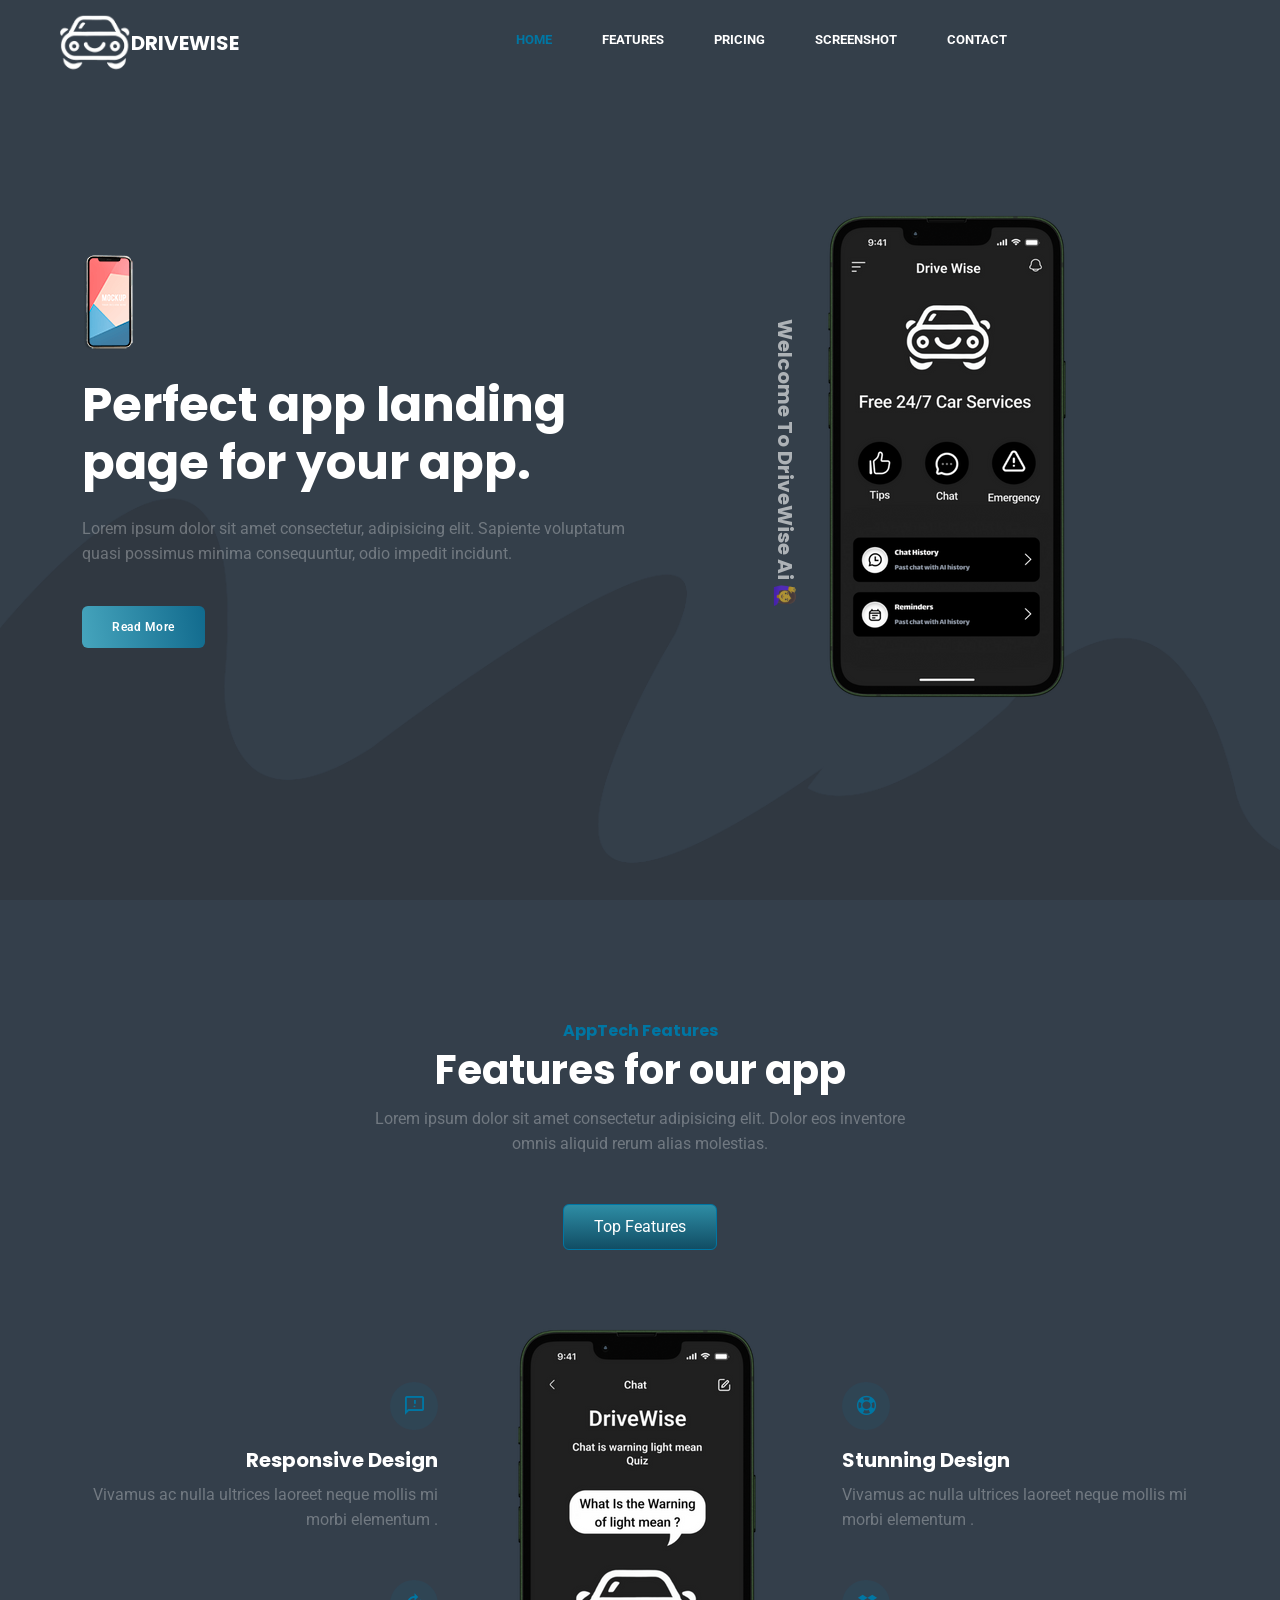
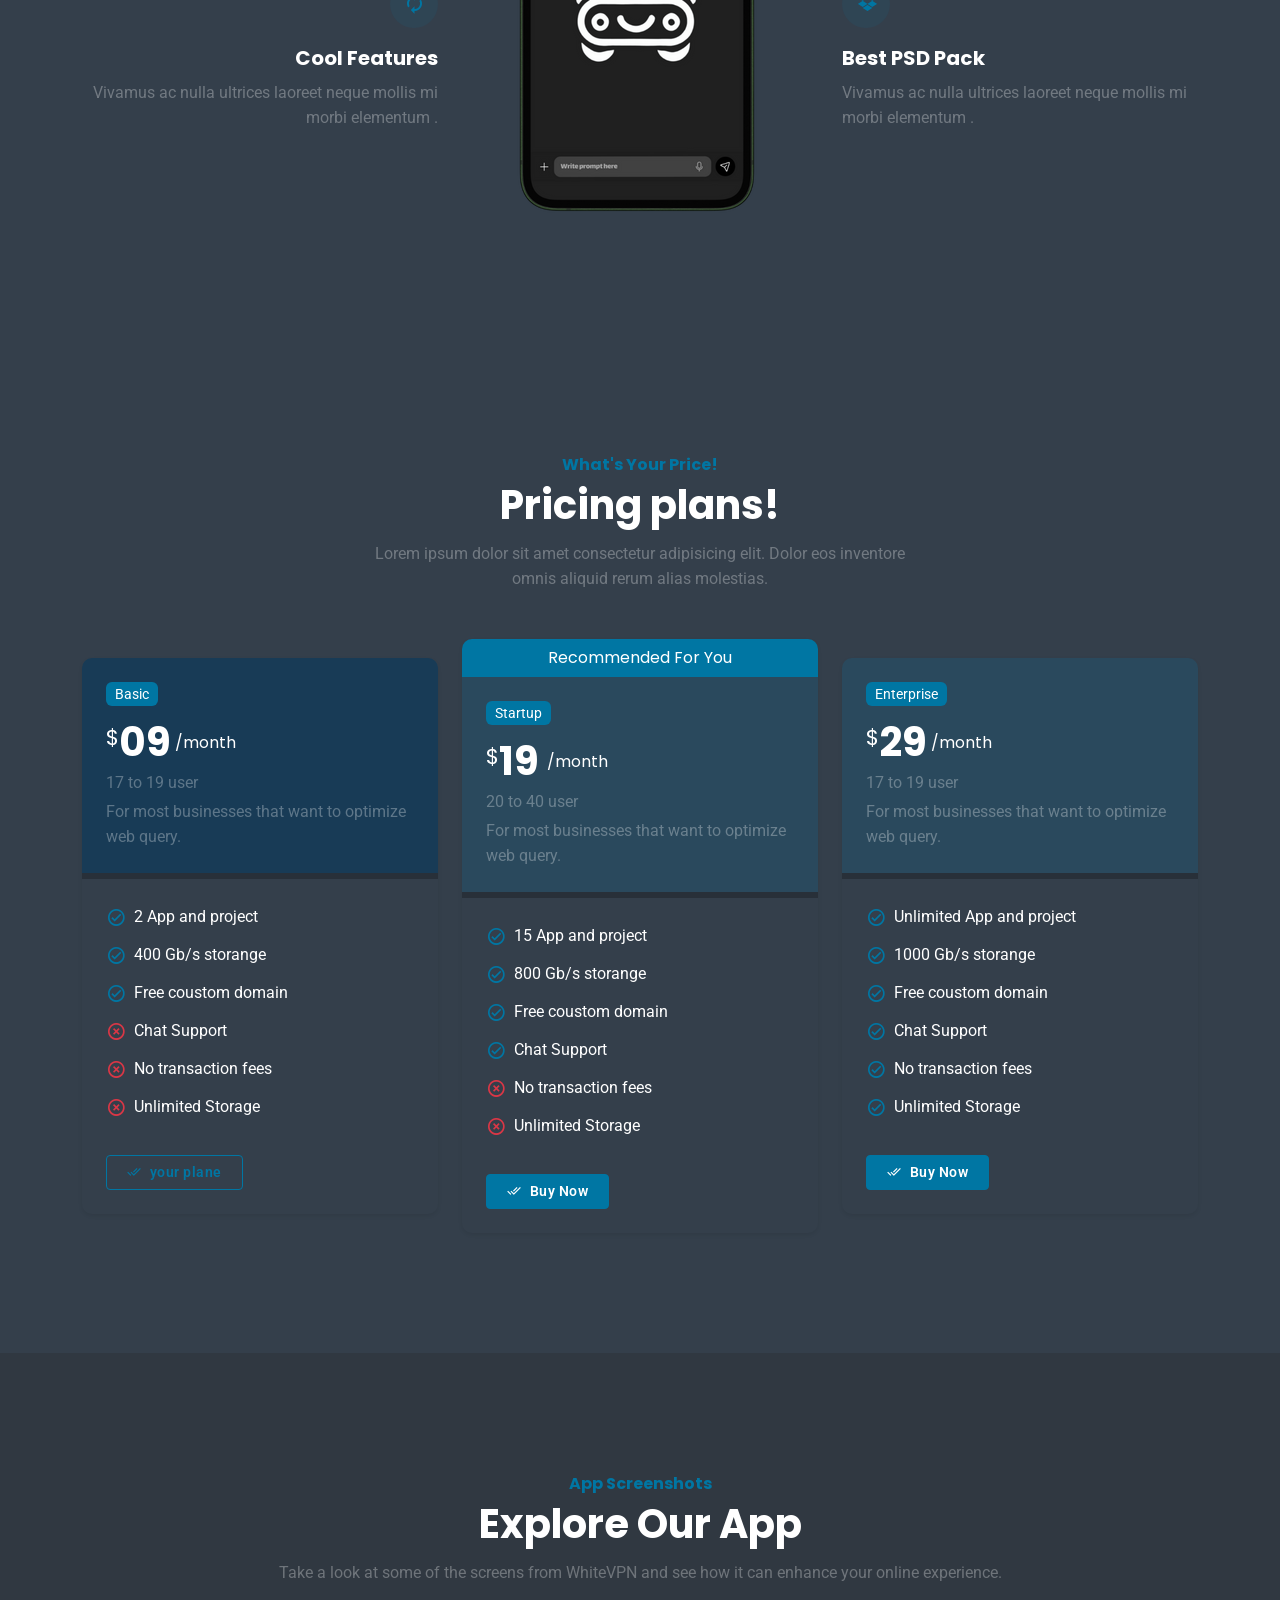
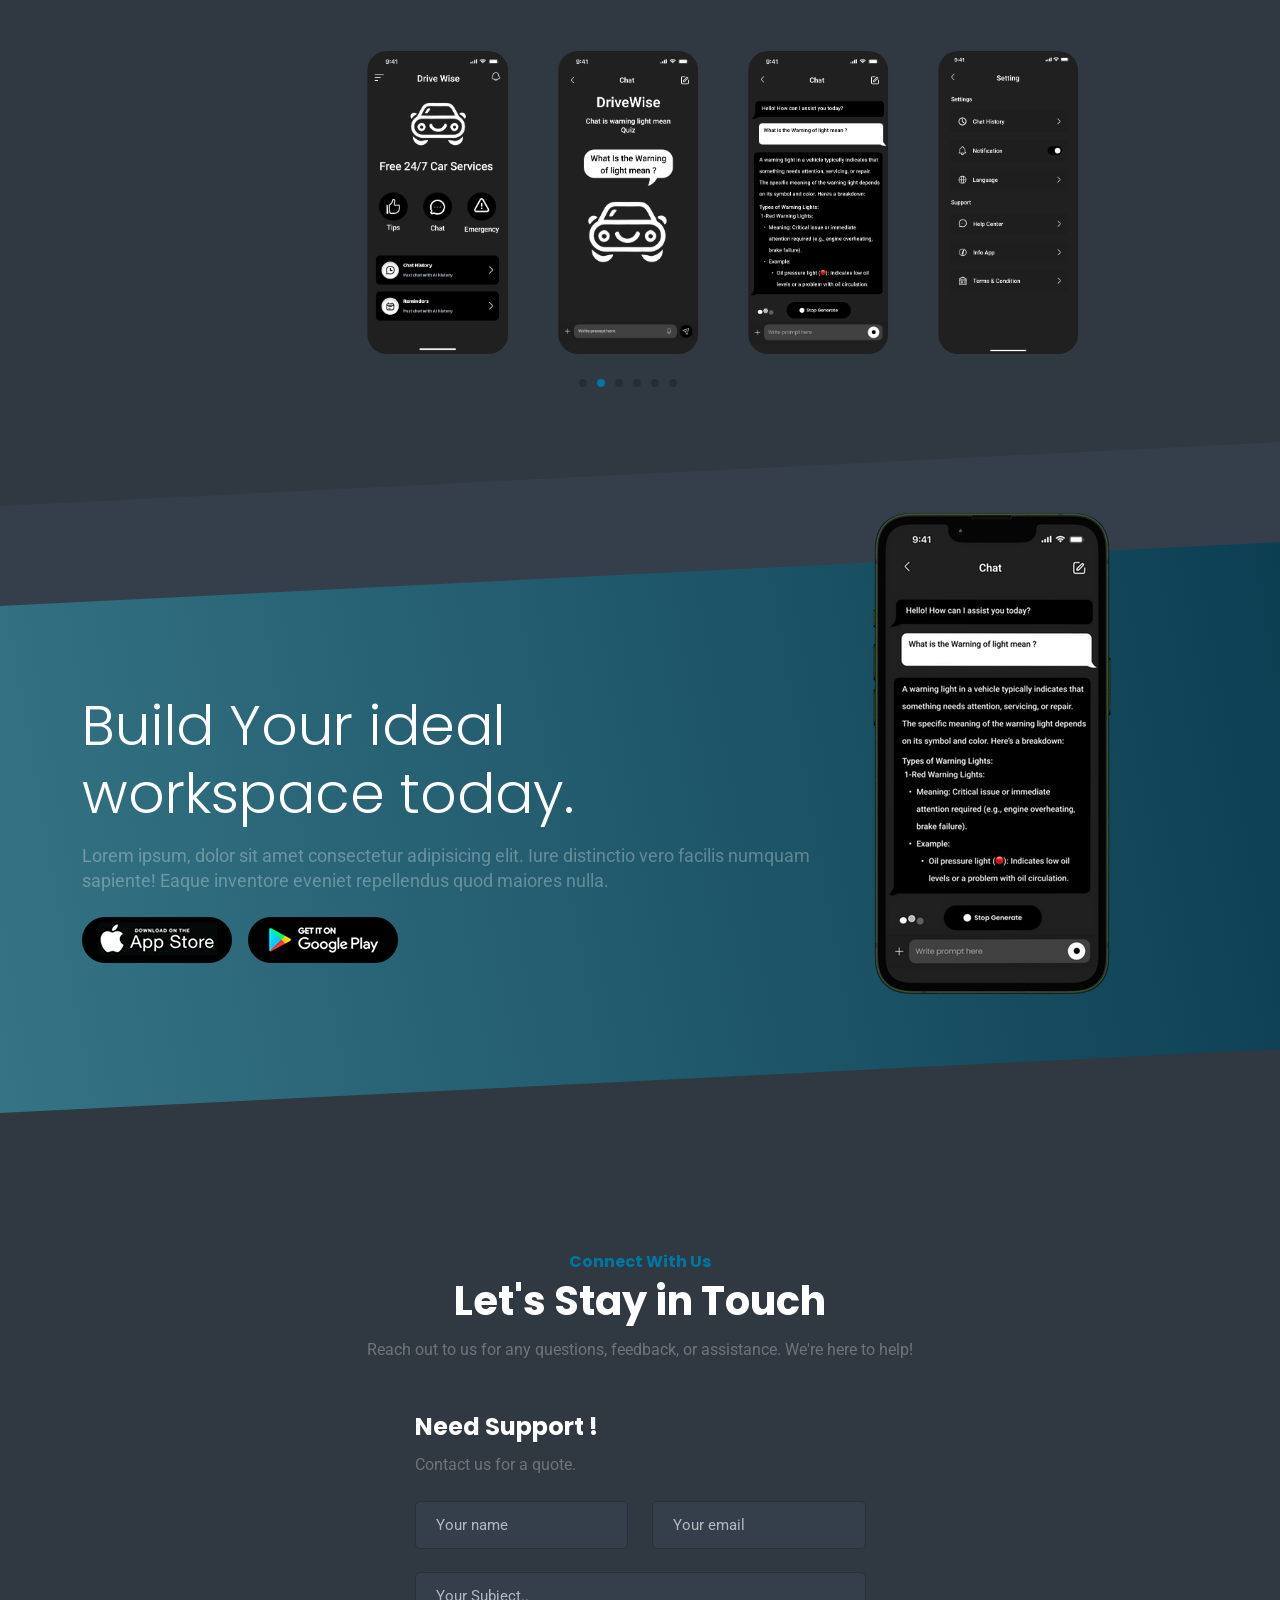
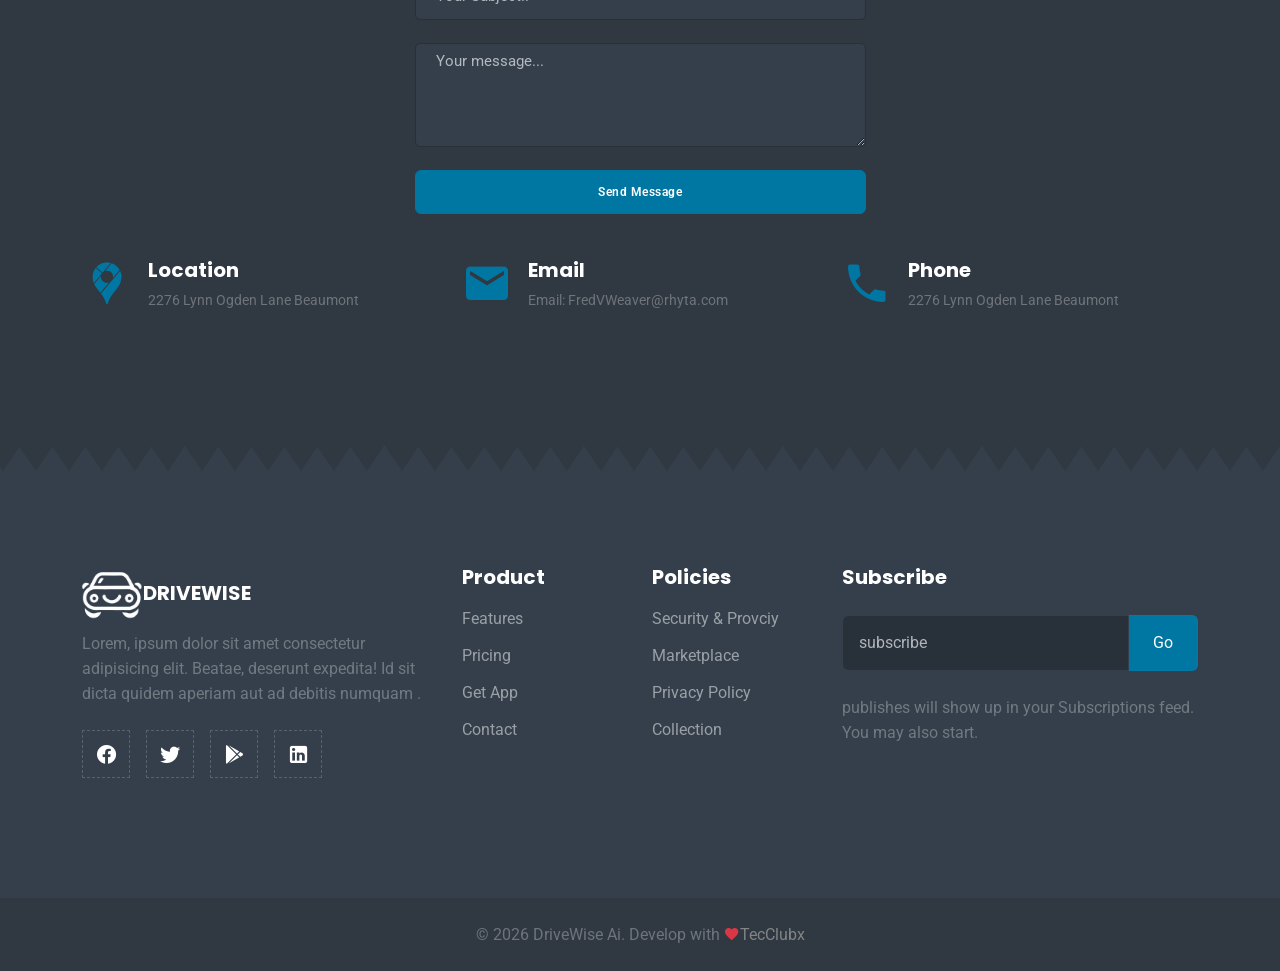
==== commit 957c0606: "Update page titles and logos to reflect brand name change to DriveWise" ====
--- a/Styza_HTML_v1.2.0/HTML/index.html
+++ b/Styza_HTML_v1.2.0/HTML/index.html
@@ -3,7 +3,7 @@
 
 <head>
     <meta charset="utf-8" />
-    <title>DriveWise Ai</title>
+    <title>DriveWise</title>
     <meta name="viewport" content="width=device-width, initial-scale=1.0">
     <meta name="description" content=" " />
     <meta name="keywords" content="" />
@@ -38,9 +38,9 @@
         <div class="container-fluid">
 
             <!-- LOGO -->
-            <a class="navbar-brand logo text-uppercase ms-5" href="">
+            <a class="navbar-brand logo text-uppercase ms-5 d-flex" href="">
                 <img src="images/DriveWise.png" class="logo-light" alt="" height="70">
-
+                <h5 class="text-white fw-bold mt-4">DriveWise</h5>
             </a>
 
             <button class="navbar-toggler" type="button" data-bs-toggle="collapse" data-bs-target="#navbarCollapse"
@@ -712,8 +712,9 @@
         <div class="container">
             <div class="row ">
                 <div class="col-lg-4">
-                    <a class="navbar-brand logo text-uppercase" href="index-1.html">
-                        <img src="images/logo-footer.png" class="logo-light" alt="" height="30">
+                    <a class="navbar-brand logo text-uppercase d-flex" href="index-1.html">
+                        <img src="images/DriveWise.png" class="logo-light" alt="" height="60">
+                        <h5 class="text-white fw-bold mt-3">DriveWise</h5>
                     </a>
                     <p class="text-white-50 mt-2 mb-0">Lorem, ipsum dolor sit amet consectetur adipisicing elit. Beatae,
                         deserunt expedita! Id sit dicta quidem aperiam aut ad debitis numquam .</p>
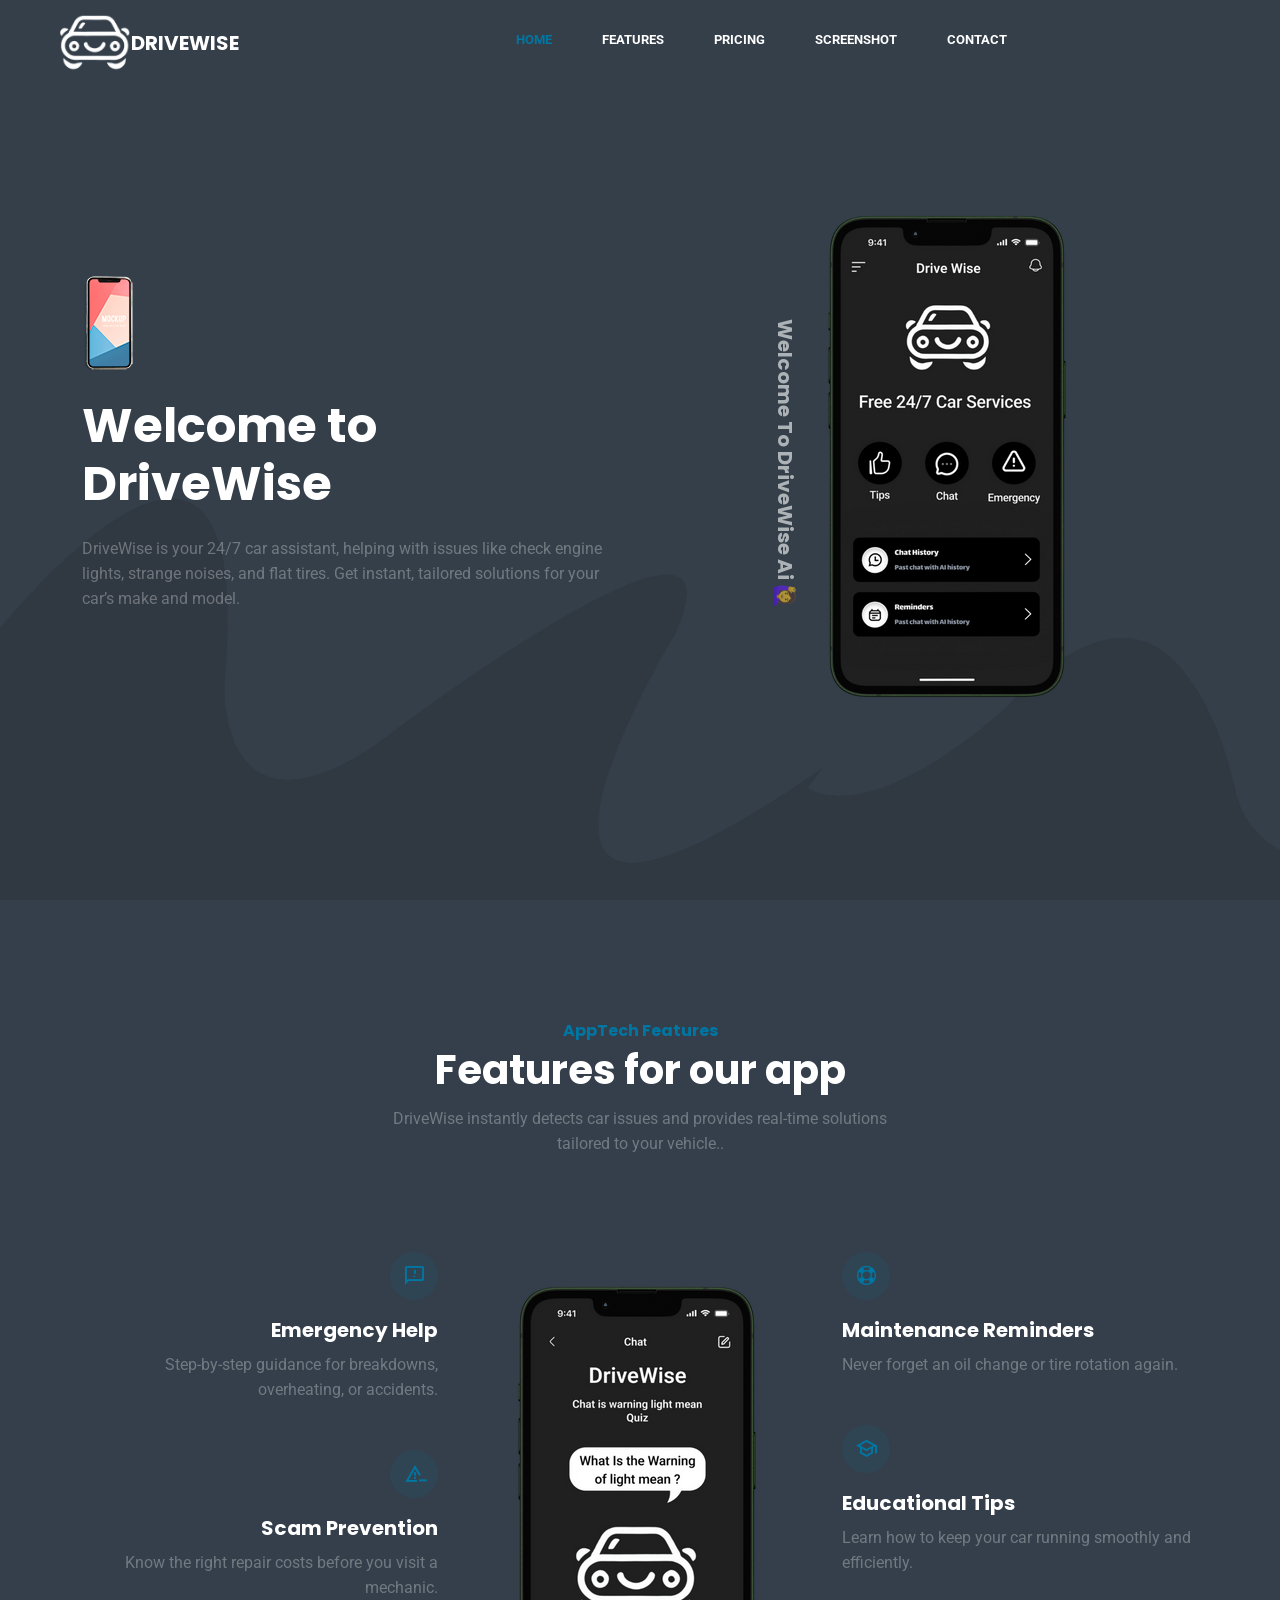
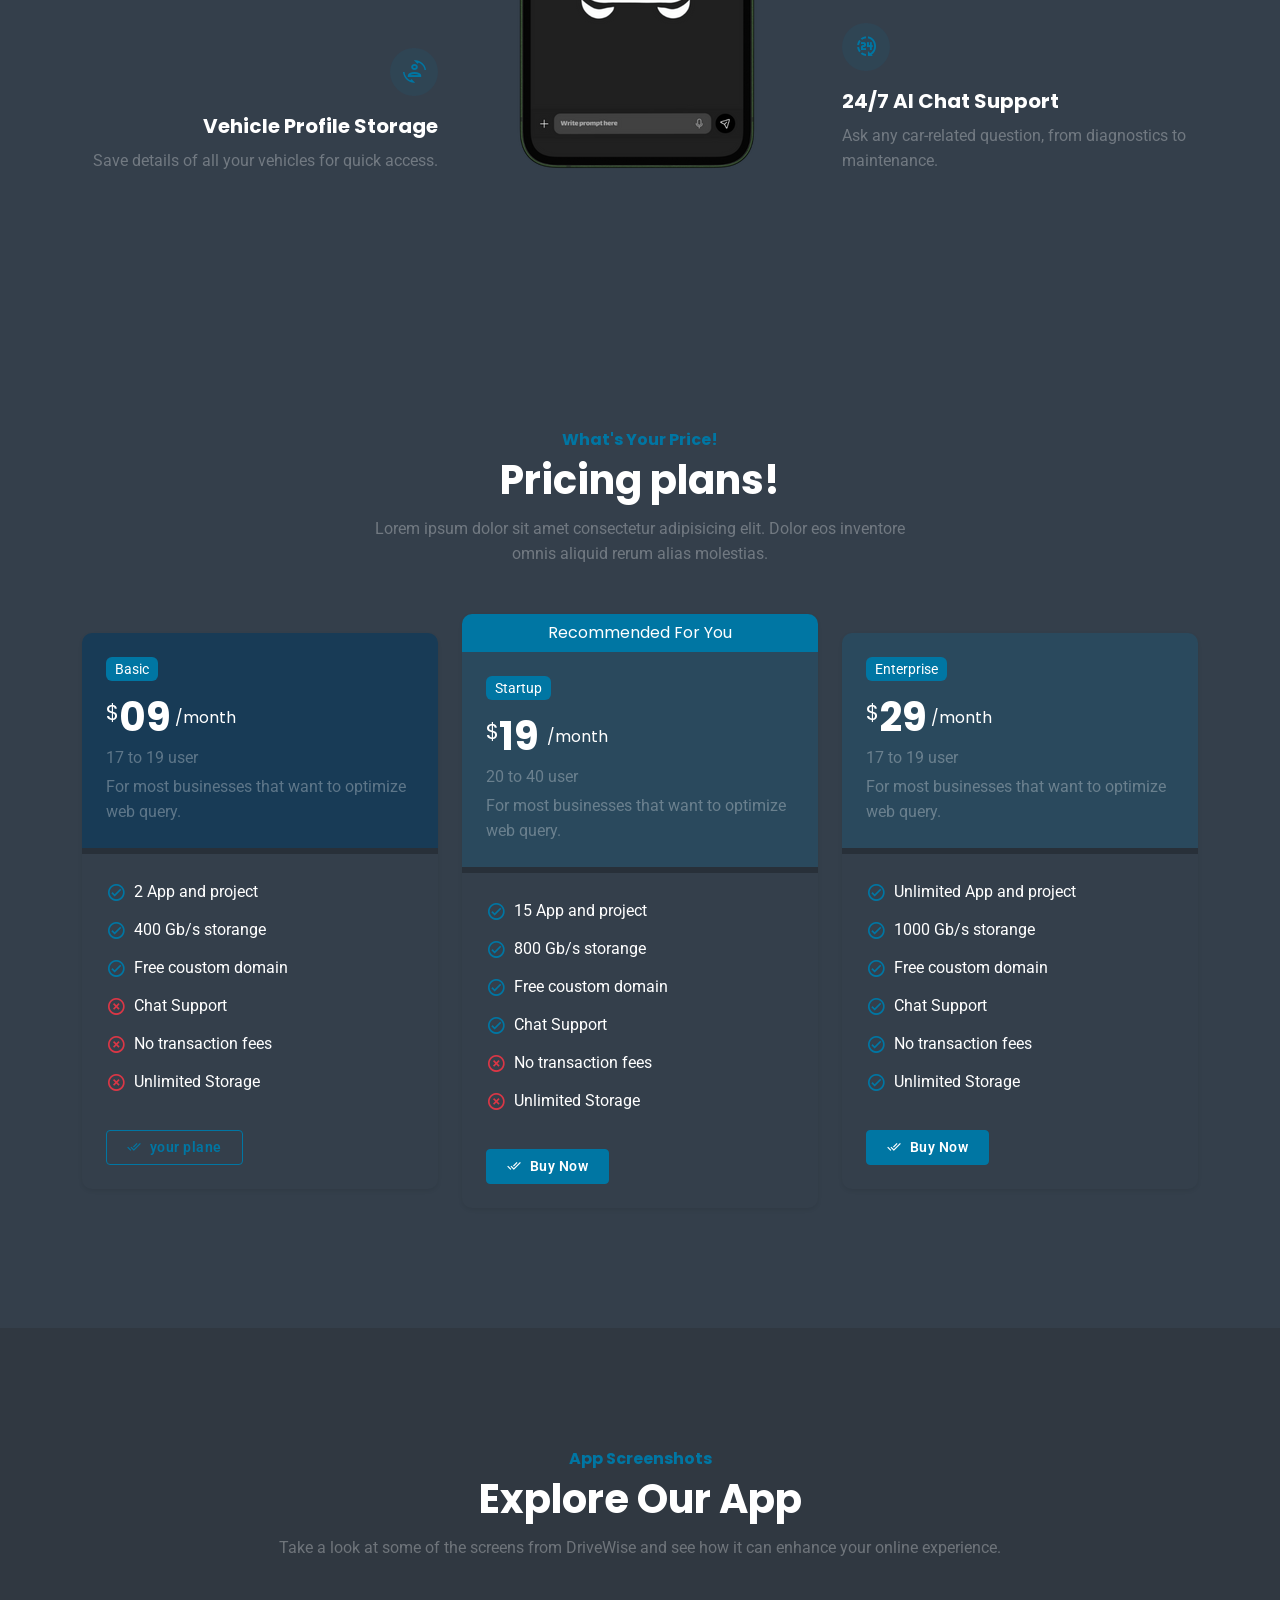
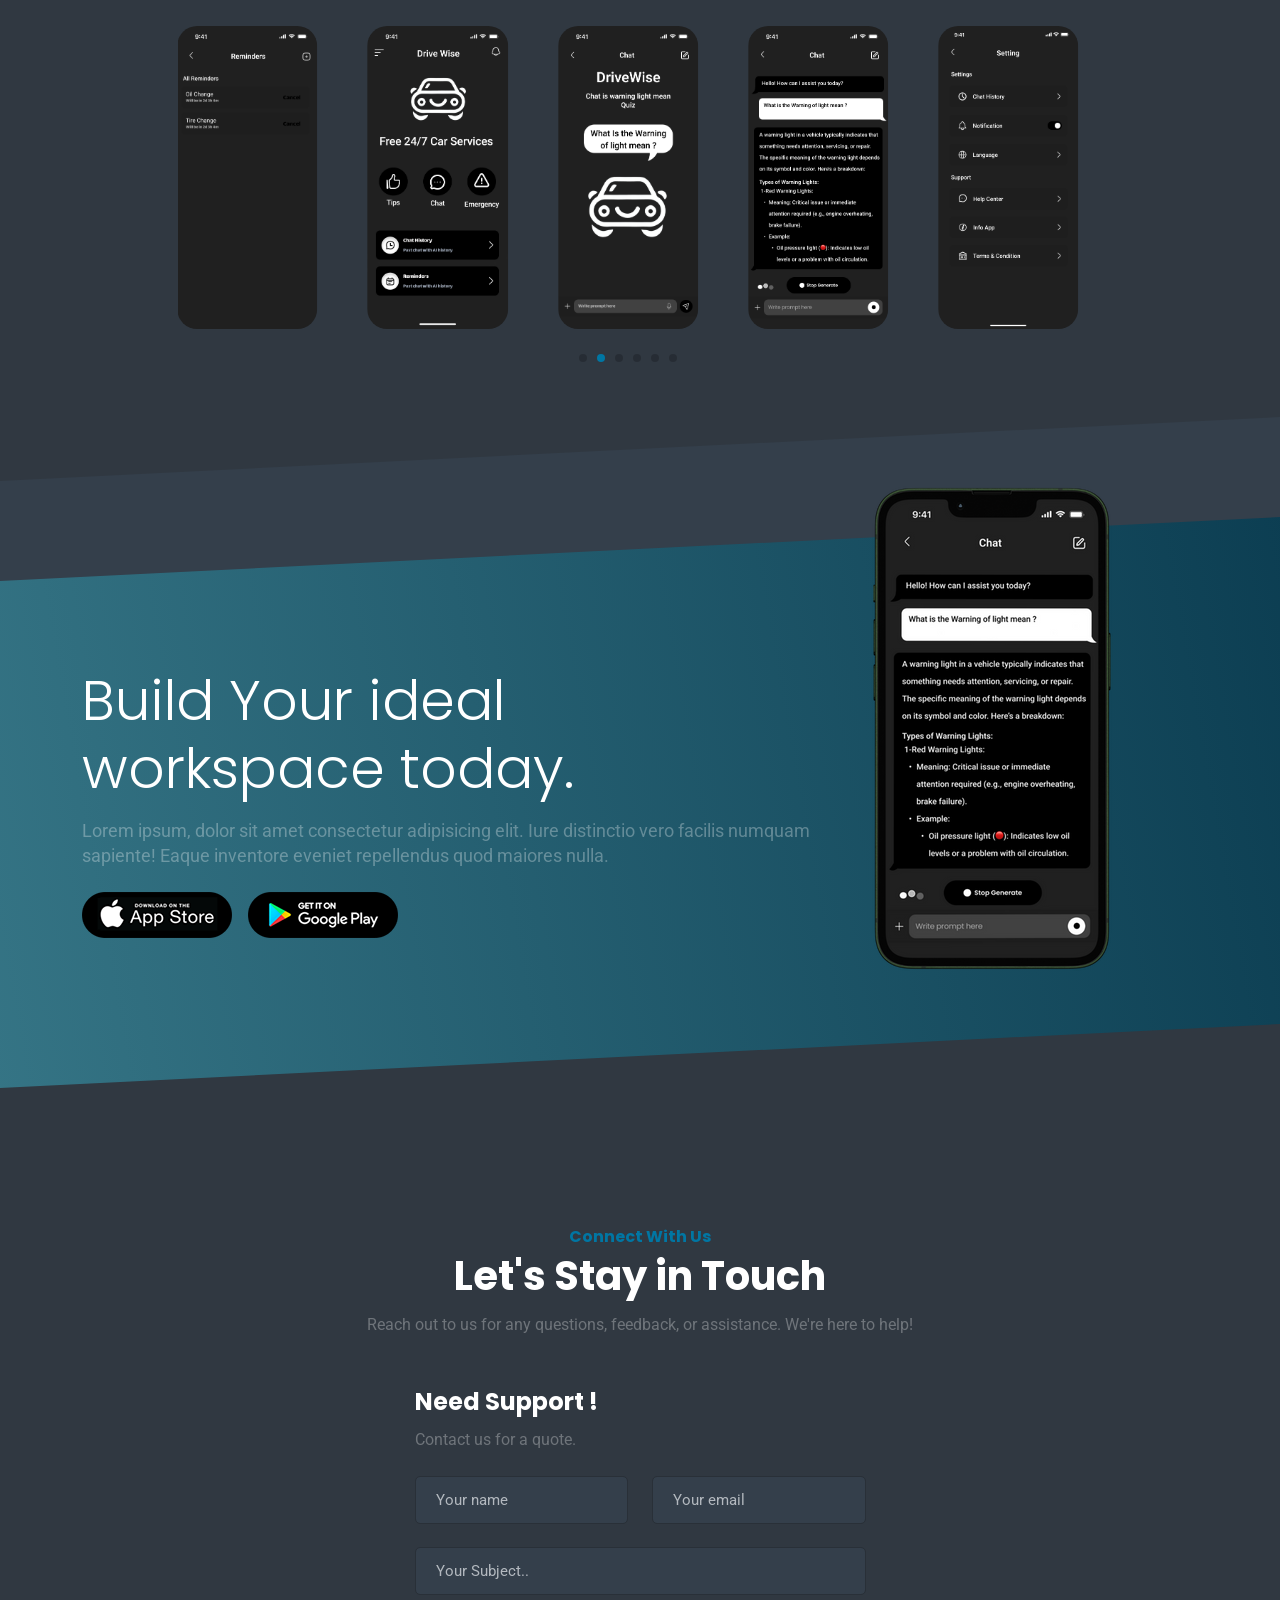
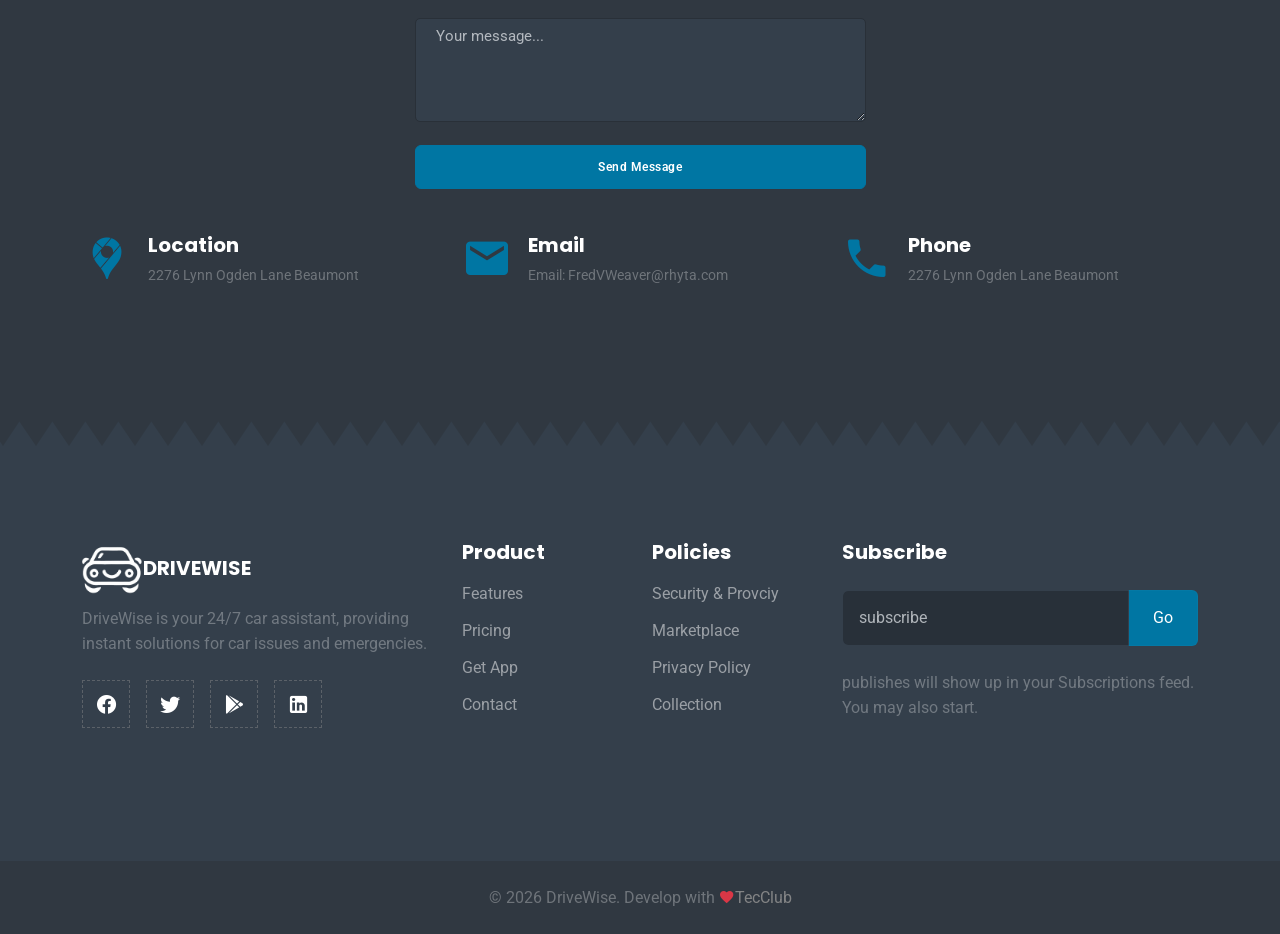
==== commit 73463171: "Update index.html and style.css to enhance DriveWise branding and content" ====
--- a/Styza_HTML_v1.2.0/HTML/index.html
+++ b/Styza_HTML_v1.2.0/HTML/index.html
@@ -85,10 +85,10 @@
             <div class="row align-items-center">
                 <div class="col-lg-6">
                     <img src="images/baby-phone.png" alt="" class="img-fluid mb-4 smallphone-image">
-                    <h1 class="display-5 fw-bold">Perfect app landing page for your app.</h1>
-                    <p class="mt-4 text-muted">Lorem ipsum dolor sit amet consectetur, adipisicing elit. Sapiente
-                        voluptatum quasi possimus minima consequuntur, odio impedit incidunt.</p>
-                    <button class="btn bg-gradiant mt-4">Read More</button>
+                    <h1 class="display-5 fw-bold">Welcome to DriveWise</h1>
+                    <p class="mt-4 text-muted">DriveWise is your 24/7 car assistant, helping with issues like check
+                        engine lights, strange noises, and flat tires. Get instant, tailored solutions for your car’s
+                        make and model.</p>
                 </div>
 
 
@@ -193,23 +193,13 @@
                     <div class="title text-center mb-5">
                         <h6 class="mb-0 fw-bold text-primary">AppTech Features</h6>
                         <h2 class="f-40">Features for our app </h2>
-                        <p class="text-muted">Lorem ipsum dolor sit amet consectetur adipisicing elit. Dolor eos
-                            inventore omnis aliquid rerum alias molestias.</p>
-                    </div>
-                </div>
-            </div>
-
+                        <p class="text-muted">DriveWise instantly detects car issues and provides real-time solutions
+                            tailored to your vehicle..</p>
+                    </div>
+                </div>
+            </div>
             <div class="row justify-content-center">
-
-
                 <div class="col-lg-12">
-                    <ul class="nav nav-pills justify-content-center" id="pills-tab" role="tablist">
-                        <li class="nav-item mb-3" role="presentation">
-                            <button class="nav-link active" id="pills-home-tab" data-bs-toggle="pill"
-                                data-bs-target="#pills-home" type="button" role="tab" aria-controls="pills-home"
-                                aria-selected="true">Top Features</button>
-                        </li>
-                    </ul>
                     <div class="tab-content mt-5" id="pills-tabContent">
                         <div class="tab-pane fade show active" id="pills-home" role="tabpanel"
                             aria-labelledby="pills-home-tab">
@@ -220,18 +210,32 @@
                                             <i class="mdi mdi-message-alert-outline f-24"></i>
                                         </div>
                                         <div class="content mt-3">
-                                            <h5>Responsive Design</h5>
-                                            <p>Vivamus ac nulla ultrices laoreet neque mollis mi morbi elementum .</p>
+                                            <h5>Emergency Help</h5>
+                                            <p>Step-by-step guidance for breakdowns, overheating,
+                                                or
+                                                accidents.</p>
                                         </div>
                                     </div>
 
                                     <div class="features-item text-start text-lg-end mt-5">
                                         <div class="icon avatar-sm text-center ms-lg-auto rounded-circle">
-                                            <i class="mdi mdi-autorenew f-24"></i>
+                                            <i class="mdi mdi-alert-minus-outline f-24"></i>
                                         </div>
                                         <div class="content mt-3">
-                                            <h5>Cool Features</h5>
-                                            <p>Vivamus ac nulla ultrices laoreet neque mollis mi morbi elementum .</p>
+                                            <h5>Scam Prevention</h5>
+                                            <p>Know the right repair costs before you visit a
+                                                mechanic.</p>
+                                        </div>
+                                    </div>
+
+                                    <div class="features-item text-start text-lg-end mt-5">
+                                        <div class="icon avatar-sm text-center ms-lg-auto rounded-circle">
+                                            <i class="mdi mdi-account-convert-outline f-24"></i>
+                                        </div>
+                                        <div class="content mt-3">
+                                            <h5>Vehicle Profile Storage</h5>
+                                            <p>Save details of all your vehicles for quick
+                                                access.</p>
                                         </div>
                                     </div>
 
@@ -245,18 +249,30 @@
                                             <i class="mdi mdi-lifebuoy f-24"></i>
                                         </div>
                                         <div class="content mt-3">
-                                            <h5>Stunning Design</h5>
-                                            <p>Vivamus ac nulla ultrices laoreet neque mollis mi morbi elementum .</p>
+                                            <h5>Maintenance Reminders</h5>
+                                            <p>Never forget an oil change or tire rotation
+                                                again.</p>
                                         </div>
                                     </div>
 
                                     <div class="features-item mt-5">
                                         <div class="icon avatar-sm text-center rounded-circle">
-                                            <i class="mdi mdi-dropbox f-24"></i>
+                                            <i class="mdi mdi-school-outline  f-24"></i>
                                         </div>
                                         <div class="content mt-3">
-                                            <h5>Best PSD Pack</h5>
-                                            <p>Vivamus ac nulla ultrices laoreet neque mollis mi morbi elementum .</p>
+                                            <h5>Educational Tips</h5>
+                                            <p>Learn how to keep your car running smoothly and
+                                                efficiently.</p>
+                                        </div>
+                                    </div>
+                                    <div class="features-item mt-5">
+                                        <div class="icon avatar-sm text-center rounded-circle">
+                                            <i class="mdi mdi-hours-24 f-24"></i>
+                                        </div>
+                                        <div class="content mt-3">
+                                            <h5>24/7 AI Chat Support</h5>
+                                            <p>Ask any car-related question, from diagnostics
+                                                to maintenance.</p>
                                         </div>
                                     </div>
 
@@ -516,7 +532,7 @@
                     <div class="title text-center mb-5">
                         <h6 class="mb-0 fw-bold text-primary">App Screenshots</h6>
                         <h2 class="f-40">Explore Our App</h2>
-                        <p class="text-muted">Take a look at some of the screens from WhiteVPN and see how it can
+                        <p class="text-muted">Take a look at some of the screens from DriveWise and see how it can
                             enhance your online experience.</p>
                     </div>
                 </div>
@@ -716,8 +732,8 @@
                         <img src="images/DriveWise.png" class="logo-light" alt="" height="60">
                         <h5 class="text-white fw-bold mt-3">DriveWise</h5>
                     </a>
-                    <p class="text-white-50 mt-2 mb-0">Lorem, ipsum dolor sit amet consectetur adipisicing elit. Beatae,
-                        deserunt expedita! Id sit dicta quidem aperiam aut ad debitis numquam .</p>
+                    <p class="text-white-50 mt-2 mb-0">DriveWise is your 24/7 car assistant, providing instant solutions
+                        for car issues and emergencies.</p>
 
                     <div class="footer-icon mt-4">
                         <div class=" d-flex align-items-center">
@@ -746,10 +762,10 @@
                     <div class="text-start mt-4 mt-lg-0">
                         <h5 class="text-white fw-bold">Product</h5>
                         <ul class="footer-item list-unstyled footer-link mt-3">
-                            <li><a href="">Features</a></li>
-                            <li><a href="">Pricing</a></li>
-                            <li><a href="">Get App</a></li>
-                            <li><a href="">Contact</a></li>
+                            <li><a href="#features">Features</a></li>
+                            <li><a href="#pricing">Pricing</a></li>
+                            <li><a href="#app">Get App</a></li>
+                            <li><a href="#contact">Contact</a></li>
                         </ul>
                     </div>
                 </div>
@@ -786,9 +802,9 @@
             <div class="row justify-content-center">
                 <div class="col-lg-6">
                     <p class="mb-0 text-center text-muted">©
-                        <script>document.write(new Date().getFullYear())</script> DriveWise Ai. Develop with <i
+                        <script>document.write(new Date().getFullYear())</script> DriveWise. Develop with <i
                             class="mdi mdi-heart text-danger"></i><a href="https://tecclubx.com/" target="_blank"
-                            class="text-muted">TecClubx</a>
+                            class="text-muted">TecClub</a>
                     </p>
                 </div>
             </div>
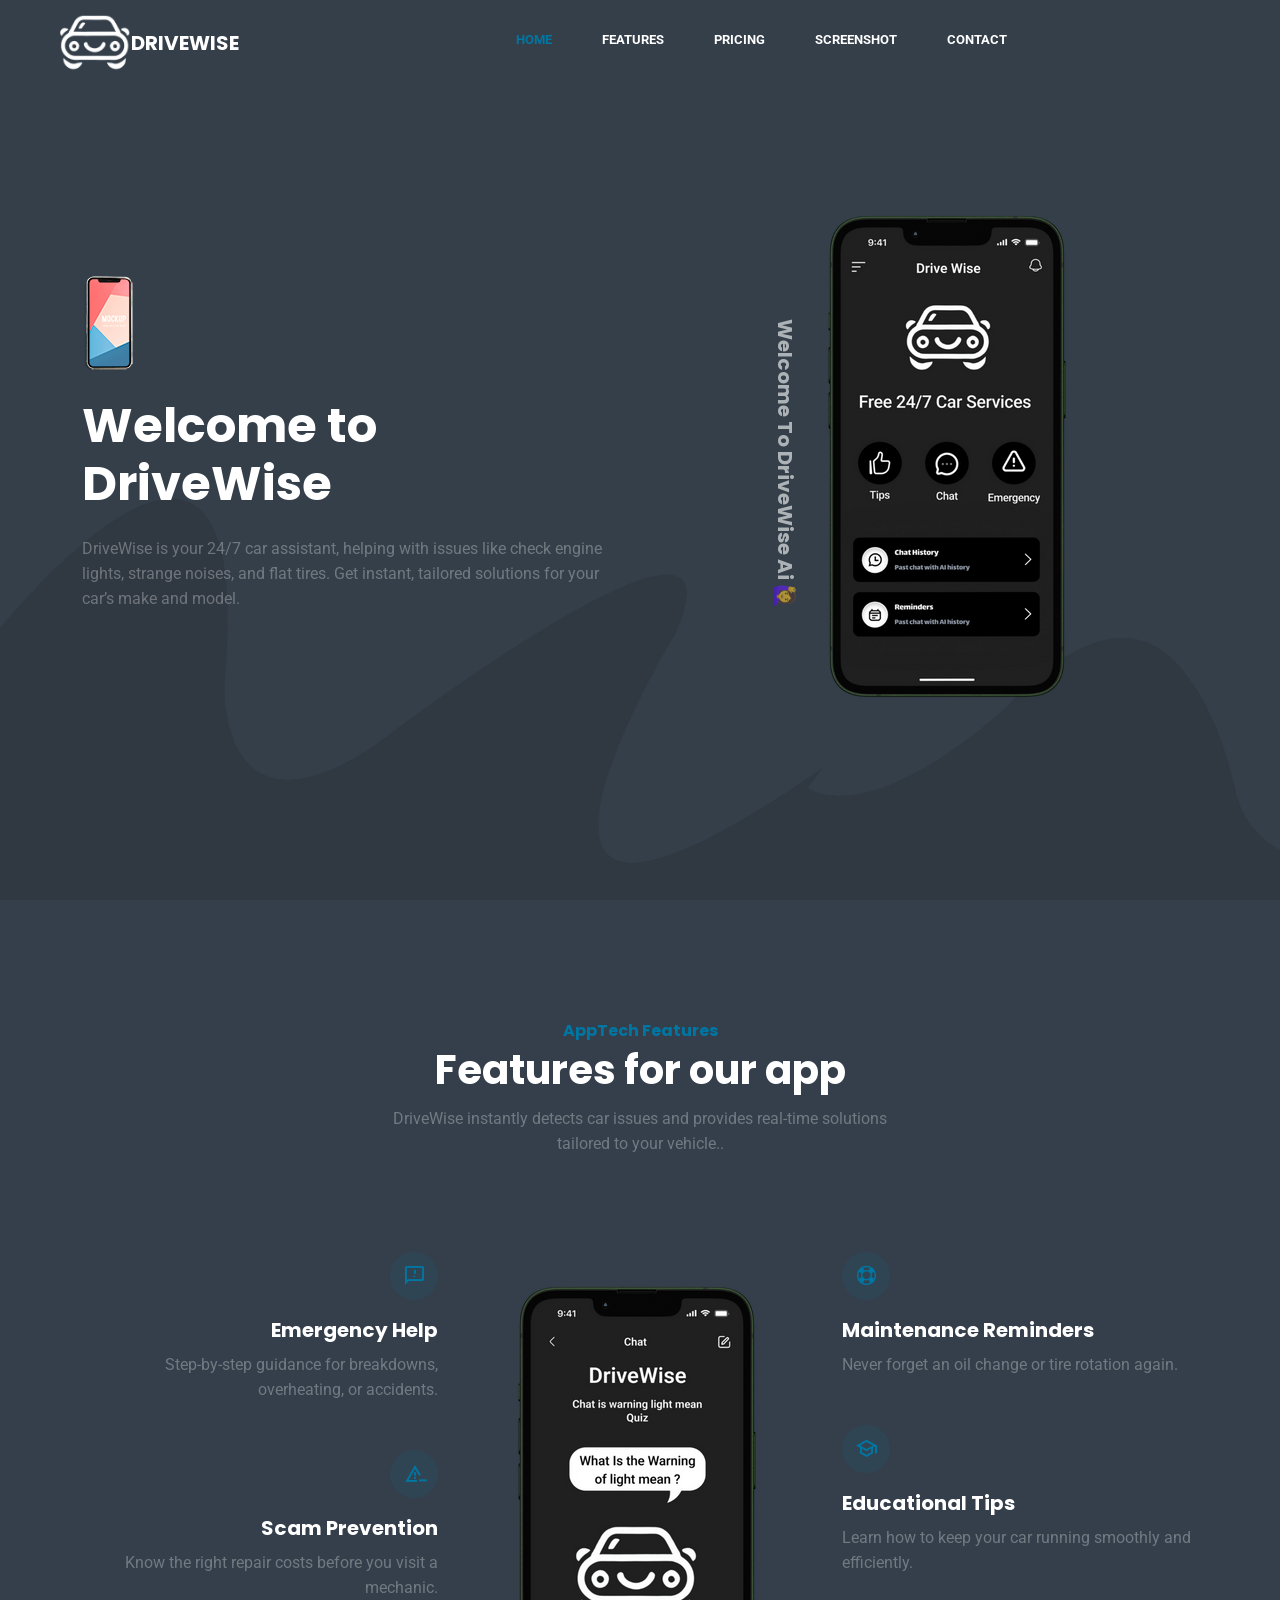
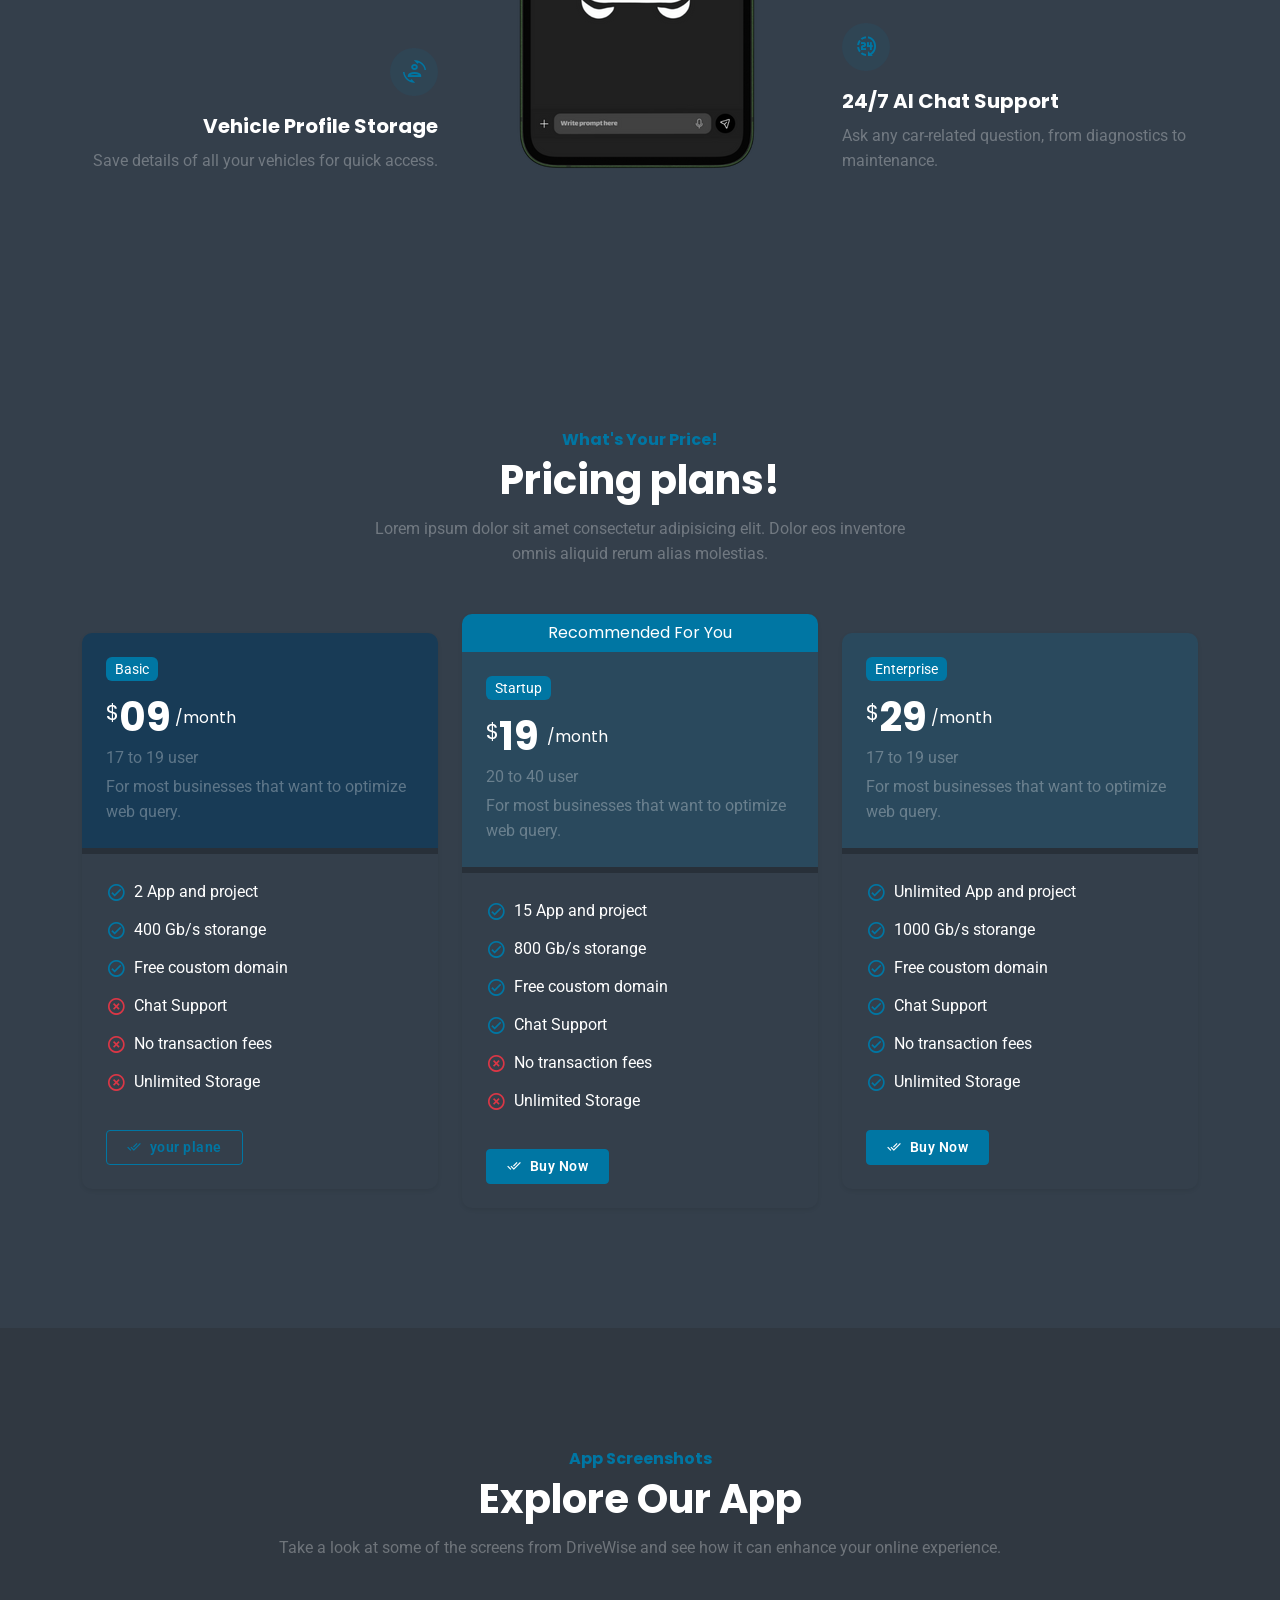
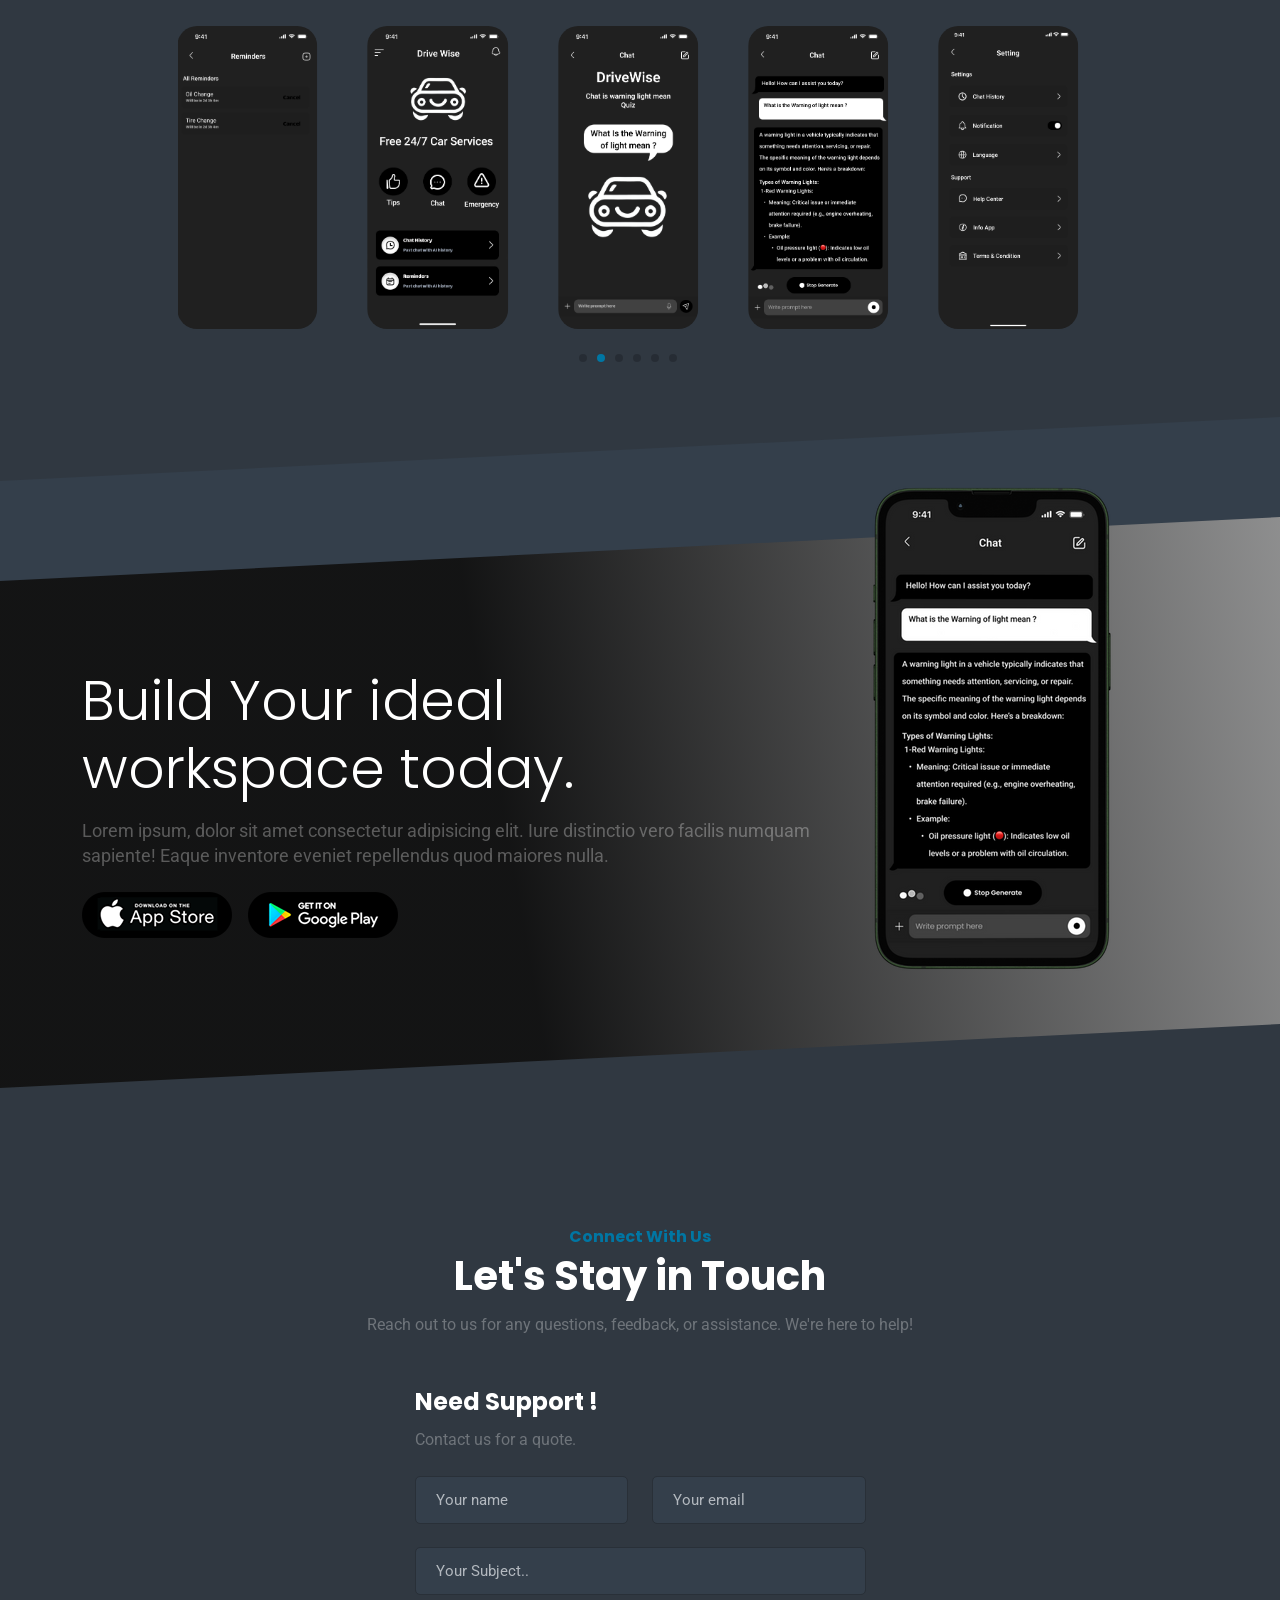
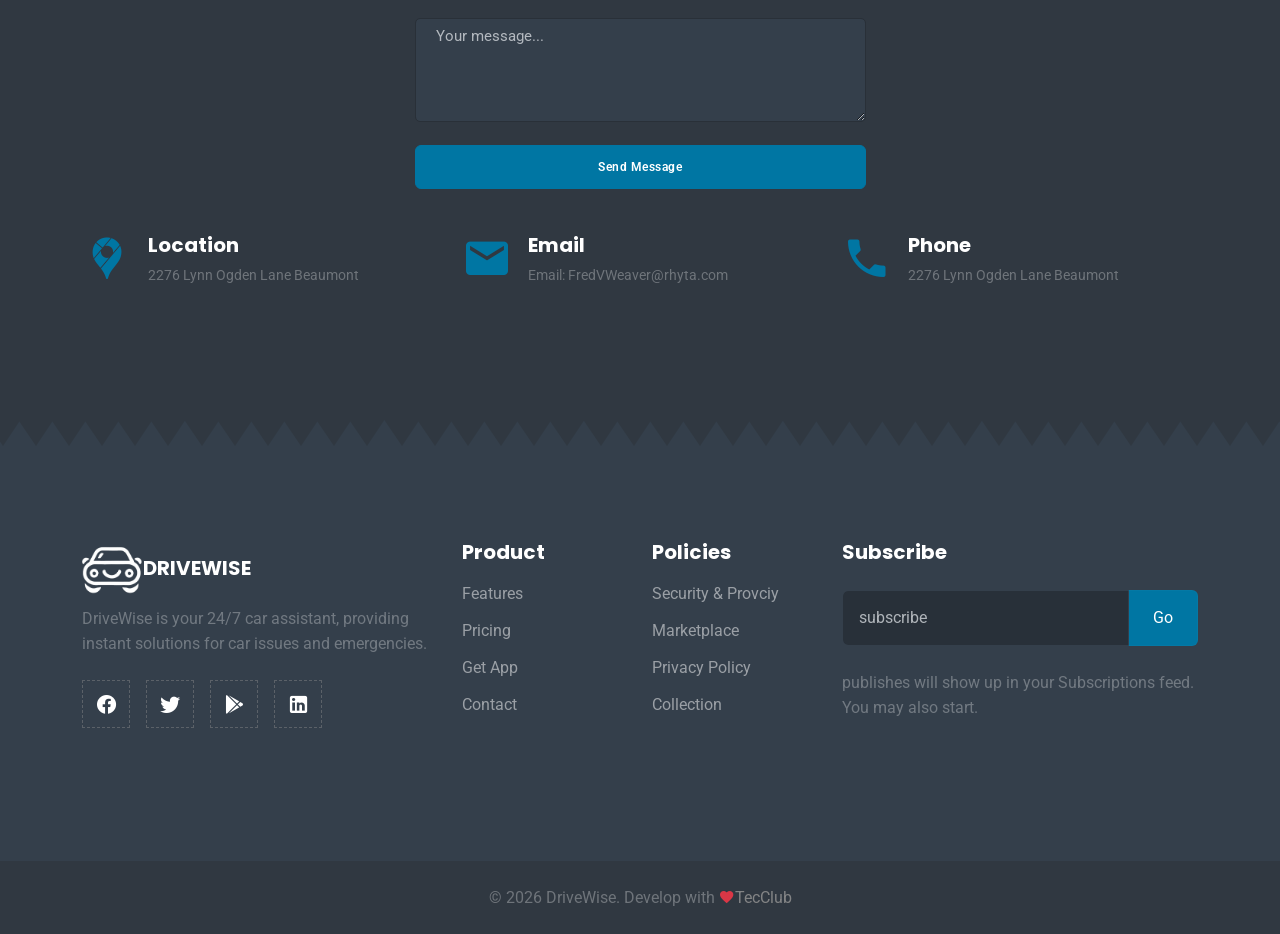
==== commit 5aa50e8c: "Update gradient background in helper.scss and index.html for improved design" ====
--- a/Styza_HTML_v1.2.0/HTML/index.html
+++ b/Styza_HTML_v1.2.0/HTML/index.html
@@ -580,7 +580,7 @@
     <!-- cta section -->
     <section class="section cta" id="cta">
 
-        <div class="bg-overlay-gradiant"></div>
+        <div class="bg-overlay-gradiant" style="background: linear-gradient(80deg, rgb(18 18 18) 40%, rgb(175 175 175) 109%);"></div>
         <!-- start container -->
         <div class="container position-relative">
             <div class="row">
